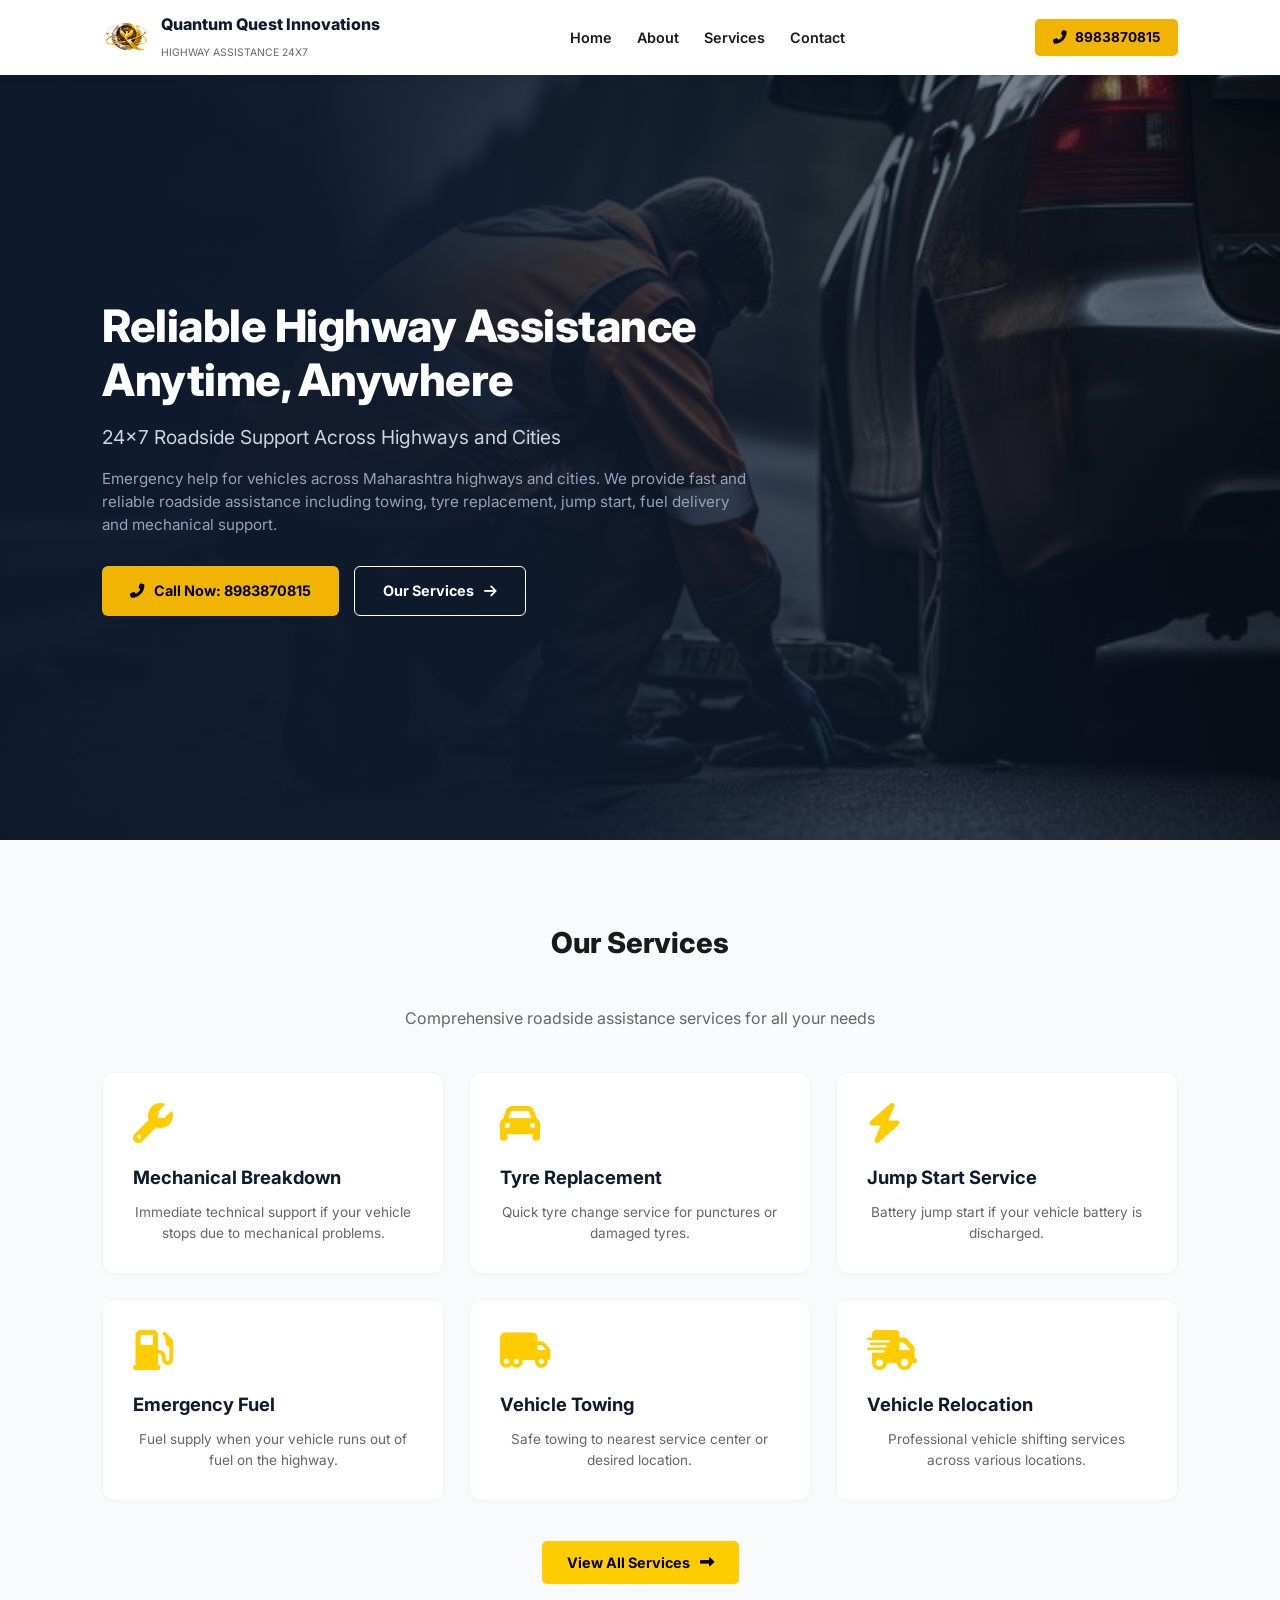
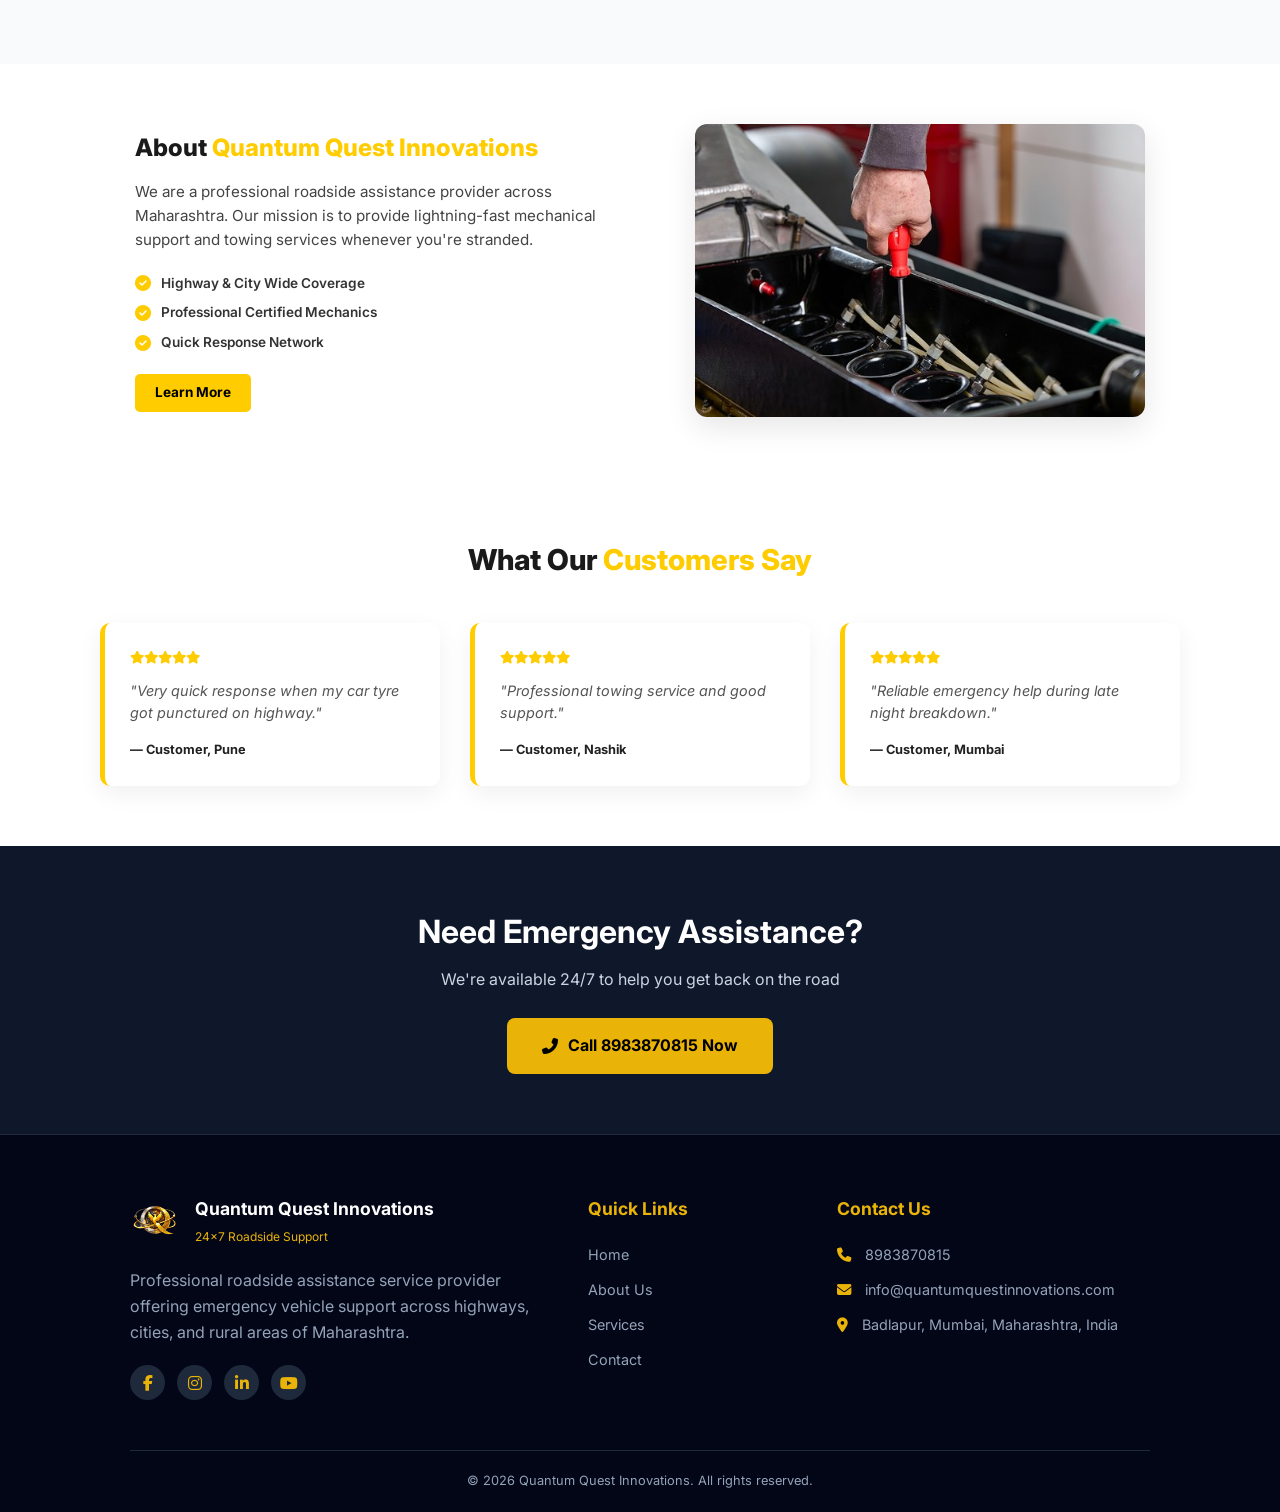
==== index.html @ 0cc2895d "first commit" ====
<!DOCTYPE html>
<html lang="en">
<head>
    <meta charset="UTF-8">
    <meta name="viewport" content="width=device-width, initial-scale=1.0">
    <title>Quantum Quest Innovations | 24/7 Highway Assistance</title>
    
    <link href="https://fonts.googleapis.com/css2?family=Inter:wght@400;600;800&display=swap" rel="stylesheet">
    
    <link rel="stylesheet" href="https://cdnjs.cloudflare.com/ajax/libs/font-awesome/6.4.2/css/all.min.css">
    
    <link rel="stylesheet" href="style.css">
</head>
<body>

    <header class="navbar" id="home">
        <div class="logo-area">
            <img src="logo.png" alt="QQI Logo" class="logo-img">
            <div class="logo-text">
                <h1>Quantum Quest Innovations</h1>
                <span>Highway Assistance 24x7</span>
            </div>
        </div>

        <nav>
            <ul class="nav-links">
                <li><a href="#home" class="active">Home</a></li>
                <li><a href="about.html">About</a></li>
                <li><a href="service.html">Services</a></li>
                <li><a href="contact.html">Contact</a></li>
            </ul>
        </nav>

        <a href="tel:8983870815" class="nav-cta">
            <i class="fas fa-phone-alt"></i> 8983870815
        </a>
    </header>

    <section class="hero">
        <div class="hero-container">
            <div class="hero-content">
                <h1 class="reveal">Reliable Highway Assistance <br><span>Anytime, Anywhere</span></h1>
                <h3 class="reveal">24×7 Roadside Support Across Highways and Cities</h3>
                <p class="reveal">Emergency help for vehicles across Maharashtra highways and cities. We provide fast and reliable roadside assistance including towing, tyre replacement, jump start, fuel delivery and mechanical support.</p>
                
                <div class="hero-btns reveal">
                    <a href="tel:8983870815" class="btn btn-yellow">
                        <i class="fas fa-phone-alt"></i> Call Now: 8983870815
                    </a>
                    <a href="service.html" class="btn btn-outline">
                        Our Services <i class="fas fa-arrow-right"></i>
                    </a>
                </div>
            </div>
        </div>
    </section>

    <section id="services" class="services">
        <div class="container">
            <div class="section-header">
                <h2>Our Services</h2>
                <p>Comprehensive roadside assistance services for all your needs</p>
            </div>

            <div class="services-grid">
                <div class="service-card">
                    <div class="icon-box"><i class="fas fa-wrench"></i></div>
                    <h3>Mechanical Breakdown</h3>
                    <p>Immediate technical support if your vehicle stops due to mechanical problems.</p>
                </div>
                <div class="service-card">
                    <div class="icon-box"><i class="fas fa-car"></i></div>
                    <h3>Tyre Replacement</h3>
                    <p>Quick tyre change service for punctures or damaged tyres.</p>
                </div>
                <div class="service-card">
                    <div class="icon-box"><i class="fas fa-bolt"></i></div>
                    <h3>Jump Start Service</h3>
                    <p>Battery jump start if your vehicle battery is discharged.</p>
                </div>
                <div class="service-card">
                    <div class="icon-box"><i class="fas fa-gas-pump"></i></div>
                    <h3>Emergency Fuel</h3>
                    <p>Fuel supply when your vehicle runs out of fuel on the highway.</p>
                </div>
                <div class="service-card">
                    <div class="icon-box"><i class="fas fa-truck-moving"></i></div>
                    <h3>Vehicle Towing</h3>
                    <p>Safe towing to nearest service center or desired location.</p>
                </div>
                <div class="service-card">
                    <div class="icon-box"><i class="fas fa-shipping-fast"></i></div>
                    <h3>Vehicle Relocation</h3>
                    <p>Professional vehicle shifting services across various locations.</p>
                </div>
            </div>

            <div class="view-more">
                <a href="service.html">View All Services <i class="fas fa-long-arrow-alt-right"></i></a>
            </div>
        </div>
    </section>






<section id="about" class="about-section">
    <div class="container about-container">
        <div class="about-wrapper">
            
            <div class="about-content">
                <h2 class="about-h2">About <span class="yellow">Quantum Quest Innovations</span></h2>
                
                <p class="about-p">
                    We are a professional roadside assistance provider across Maharashtra. Our mission is to provide lightning-fast mechanical support and towing services whenever you're stranded.
                </p>

                <ul class="about-list">
                    <li><i class="fas fa-check-circle"></i> Highway & City Wide Coverage</li>
                    <li><i class="fas fa-check-circle"></i> Professional Certified Mechanics</li>
                    <li><i class="fas fa-check-circle"></i> Quick Response Network</li>
                </ul>

                <a href="tel:8983870815" class="btn-about">Learn More</a>
            </div>

            <div class="about-image-box">
                <img src="mechanic.jpg" alt="Professional Mechanic Support">
            </div>

        </div>
    </div>
</section>






<section id="testimonials" class="testimonials">
    <div class="custom-container">
        <div class="section-header">
            <h2>What Our <span class="yellow-text">Customers Say</span></h2>
        </div>

        <div class="testimonial-grid">
            <div class="testimonial-card reveal">
                <div class="stars">
                    <i class="fas fa-star"></i><i class="fas fa-star"></i><i class="fas fa-star"></i><i class="fas fa-star"></i><i class="fas fa-star"></i>
                </div>
                <p>"Very quick response when my car tyre got punctured on highway."</p>
                <span class="customer-name">— Customer, Pune</span>
            </div>

            <div class="testimonial-card reveal">
                <div class="stars">
                    <i class="fas fa-star"></i><i class="fas fa-star"></i><i class="fas fa-star"></i><i class="fas fa-star"></i><i class="fas fa-star"></i>
                </div>
                <p>"Professional towing service and good support."</p>
                <span class="customer-name">— Customer, Nashik</span>
            </div>

            <div class="testimonial-card reveal">
                <div class="stars">
                    <i class="fas fa-star"></i><i class="fas fa-star"></i><i class="fas fa-star"></i><i class="fas fa-star"></i><i class="fas fa-star"></i>
                </div>
                <p>"Reliable emergency help during late night breakdown."</p>
                <span class="customer-name">— Customer, Mumbai</span>
            </div>
        </div>
    </div>
</section>









<section class="cta-section">
    <div class="cta-container">
        <h2>Need Emergency Assistance?</h2>
        <p>We're available 24/7 to help you get back on the road</p>
        <a href="tel:8983870815" class="cta-button">
            <i class="fas fa-phone-alt"></i> Call 8983870815 Now
        </a>
    </div>
</section>

<footer class="footer">
    <div class="footer-container">
        <div class="footer-grid">
            
            <div class="footer-col info">
                <div class="footer-logo">
                    <img src="logo.png" alt="Logo" style="width: 50px; height: auto;">
<div>
    <h3>Quantum Quest Innovations</h3>
    <span>24x7 Roadside Support</span>
</div>
                </div>
                <p>Professional roadside assistance service provider offering emergency vehicle support across highways, cities, and rural areas of Maharashtra.</p>
                <div class="social-links">
                    <a href="#"><i class="fab fa-facebook-f"></i></a>
                    <a href="#"><i class="fab fa-instagram"></i></a>
                    <a href="#"><i class="fab fa-linkedin-in"></i></a>
                    <a href="#"><i class="fab fa-youtube"></i></a>
                </div>
            </div>

            <div class="footer-col">
                <h4>Quick Links</h4>
                <ul class="footer-links">
                    <li><a href="index.html">Home</a></li>
                    <li><a href="about.html">About Us</a></li>
                    <li><a href="service.html">Services</a></li>
                    <li><a href="contact.html">Contact</a></li>
                </ul>
            </div>

            <div class="footer-col">
                <h4>Contact Us</h4>
                <ul class="contact-details">
                    <li><i class="fas fa-phone"></i> 8983870815</li>
                    <li><i class="fas fa-envelope"></i> info@quantumquestinnovations.com</li>
                    <li><i class="fas fa-map-marker-alt"></i> Badlapur, Mumbai, Maharashtra, India</li>
                </ul>
            </div>

        </div>
        
        <div class="footer-bottom">
            <p>&copy; 2026 Quantum Quest Innovations. All rights reserved.</p>
        </div>
    </div>
</footer>
























    

    <script src="script.js"></script>
</body>
</html>
---- style.css ----
/* =========================================
   1. GLOBAL & THEME VARIABLES
   ========================================= */
:root {
    --primary-yellow: #f1b400;
    --dark-bg: #0e1a2d;
    --text-main: #1a1a1a;
    --text-muted: #666666;
    --white: #ffffff;
    --transition-smooth: all 0.4s cubic-bezier(0.165, 0.84, 0.44, 1);
}

* {
    margin: 0;
    padding: 0;
    box-sizing: border-box;
    font-family: 'Inter', 'Segoe UI', sans-serif;
}

body {
    background-color: var(--white);
    color: var(--text-main);
    line-height: 1.6;
}

/* =========================================
   2. NAVIGATION BAR
   ========================================= */
.navbar {
    display: flex;
    justify-content: space-between;
    align-items: center;
    padding: 12px 8%;
    background: var(--white);
    position: sticky;
    top: 0;
    z-index: 1000;
    box-shadow: 0 2px 10px rgba(0,0,0,0.05);
}

.logo-area { display: flex; align-items: center; gap: 10px; }
.logo-img { height: 38px; }
.logo-text h1 { font-size: 1rem; font-weight: 800; color: var(--dark-bg); }
.logo-text span { font-size: 0.65rem; color: var(--text-muted); text-transform: uppercase; }

.nav-links { display: flex; list-style: none; gap: 25px; }
.nav-links a { text-decoration: none; color: var(--text-main); font-weight: 600; font-size: 0.9rem; }

.nav-cta {
    background: var(--primary-yellow);
    color: #000;
    padding: 8px 18px;
    border-radius: 5px;
    text-decoration: none;
    font-weight: 700;
    font-size: 0.85rem;
    display: flex;
    align-items: center;
    gap: 8px;
}

/* =========================================
   3. HERO SECTION (Balanced Text Sizes)
   ========================================= */
.hero {
    height: 85vh;
    width: 100%;
    display: flex;
    align-items: center;
    padding: 0 8%;
    background: linear-gradient(75deg, rgba(14, 26, 45, 0.98) 35%, rgba(14, 26, 45, 0.4) 100%), 
                url('highway.png'); 
    background-size: cover;
    background-position: center;
    color: var(--white);
}

.hero-content { max-width: 650px; }

/* Fixed Huge Text Size */
.hero-content h1 {
    font-size: 2.8rem; /* Pehle 3.8rem tha, ab chota kar diya */
    font-weight: 800;
    line-height: 1.2;
    margin-bottom: 15px;
    letter-spacing: -0.5px;
}

.hero-content h3 {
    font-size: 1.2rem; /* Balanced subtitle */
    font-weight: 400;
    color: #cbd5e1;
    margin-bottom: 15px;
}

.hero-content p {
    font-size: 0.95rem;
    color: #94a3b8;
    margin-bottom: 30px;
    line-height: 1.5;
}

/* Button Layout Fix */
.hero-btns { display: flex; gap: 15px; }

.btn {
    padding: 12px 28px; /* Slightly smaller buttons */
    border-radius: 6px;
    text-decoration: none;
    font-weight: 700;
    font-size: 0.9rem;
    display: inline-flex;
    align-items: center;
    gap: 10px;
    transition: var(--transition-smooth);
}

.btn-yellow { background-color: var(--primary-yellow); color: #000; }
.btn-outline { border: 1.5px solid var(--white); color: var(--white); }

.btn:hover { transform: translateY(-3px); box-shadow: 0 8px 20px rgba(0,0,0,0.2); }

/* =========================================
   4. SERVICES SECTION
   ========================================= */
.services { padding: 80px 8%; background-color: #f8fafc; }

.section-header h2 { font-size: 2rem; font-weight: 800; margin-bottom: 10px; text-align: center; }
.section-header p { color: var(--text-muted); font-size: 1rem; text-align: center; margin-bottom: 40px; }

.services-grid {
    display: grid;
    grid-template-columns: repeat(auto-fit, minmax(300px, 1fr));
    gap: 25px;
}

.service-card {
    background: var(--white);
    padding: 30px;
    border-radius: 10px;
    border: 1px solid #e2e8f0;
    display: flex;
    flex-direction: column;
    align-items: flex-start;
    text-align: left;
    transition: var(--transition-smooth);
}

.icon-box {
    font-size: 1.4rem;
    color: var(--primary-yellow);
    margin-bottom: 15px;
}

.service-card h3 { font-size: 1.15rem; margin-bottom: 10px; color: var(--dark-bg); }
.service-card p { color: var(--text-muted); font-size: 0.85rem; line-height: 1.5; }

/* =========================================
   5. RESPONSIVE
   ========================================= */
@media (max-width: 768px) {
    .hero-content h1 { font-size: 2rem; }
    .hero-content h3 { font-size: 1rem; }
    .nav-links { display: none; }
}







/* --- View All Services Button (Centered & Yellow) --- */
.view-all {
    margin-top: 50px;
    display: flex;
    justify-content: center; /* This moves it to the middle */
    align-items: center;
}

.view-all a {
    text-decoration: none;
    color: var(--primary-yellow); /* Yellow Color */
    font-weight: 700;
    font-size: 1.1rem;
    display: inline-flex;
    align-items: center;
    gap: 10px;
    padding: 10px 20px;
    border: 2px solid transparent;
    transition: var(--transition-smooth);
}

.view-all a i {
    transition: transform 0.3s ease;
}

/* Hover Effect */
.view-all a:hover {
    color: #e5aa00; /* Slightly darker yellow on hover */
}

.view-all a:hover i {
    transform: translateX(8px); /* Arrow moves slightly to the right */
}


















/* Section Base */
.about-section {
    padding: 50px 0;
    background-color: #ffffff;
    width: 100%;
}

/* Isse pura content screen ke beech mein aayega */
.about-container {
    max-width: 1000px; /* Width thodi kam rakhi hai taaki faila hua na lage */
    margin: 0 auto;
    padding: 0 20px;
}

.about-wrapper {
    display: flex;
    align-items: center;
    justify-content: space-between;
    gap: 40px;
}

/* Text Styling (STRICTLY LEFT ALIGNED) */
.about-content {
    flex: 1;
    text-align: left; /* Text left se shuru hoga */
}

.about-h2 {
    font-size: 1.5rem; /* Small & Professional font */
    font-weight: 800;
    color: #1a1a1a;
    margin-bottom: 12px;
}

.yellow {
    color: #ffcc00;
}

.about-p {
    font-size: 0.9rem; /* Compact size */
    color: #555;
    line-height: 1.5;
    margin-bottom: 15px;
}

/* List Styling */
.about-list {
    list-style: none;
    padding: 0;
    margin-bottom: 20px;
}

.about-list li {
    font-size: 0.85rem;
    font-weight: 600;
    color: #333;
    display: flex;
    align-items: center;
    gap: 10px;
    margin-bottom: 8px;
    text-align: left; /* List items bhi left mein rahenge */
}

.about-list i {
    color: #ffcc00;
    font-size: 1rem;
}

/* Small Compact Button */
.btn-about {
    display: inline-block;
    background: #ffcc00;
    color: #000;
    padding: 8px 20px;
    border-radius: 5px;
    text-decoration: none;
    font-weight: 700;
    font-size: 0.85rem;
    transition: 0.3s;
}

/* Image Styling */
.about-image {
    flex: 1;
    display: flex;
    justify-content: flex-end; /* Image ko right side mein push karega */
}

.about-image img {
    width: 100%;
    max-width: 380px; /* Image zyada badi nahi hogi */
    max-height: 250px;
    object-fit: cover;
    border-radius: 10px;
    box-shadow: 0 5px 15px rgba(0,0,0,0.08);
}

/* Mobile Responsive */
@media (max-width: 768px) {
    .about-wrapper {
        flex-direction: column;
        text-align: left; /* Mobile par bhi left hi rahega */
    }
    
    .about-image {
        justify-content: center; /* Mobile par image center mein acchi lagti hai */
    }
}






/* About Section Base */
.about-section {
    padding: 60px 0;
    background-color: #ffffff; /* Background white rakha hai */
    display: flex;
    justify-content: center; /* Pura content screen ke beech mein laane ke liye */
}

/* Container to keep content tight in the middle */
.about-container {
    max-width: 1050px; 
    width: 100%;
    padding: 0 20px;
}

/* Flex row for side-by-side layout */
.about-flex-row {
    display: flex;
    align-items: center;
    justify-content: space-between;
    gap: 40px; /* Text aur Image ke beech ki jagah */
}

/* Left Content - Strictly Left Aligned */
.about-text-content {
    flex: 1;
    text-align: left;
}

.about-title {
    font-size: 1.8rem; /* Professional small size */
    font-weight: 800;
    color: #1a1a1a;
    margin-bottom: 15px;
}

.yellow-text {
    color: #ffcc00;
}

.about-p {
    font-size: 0.95rem;
    color: #444;
    line-height: 1.6;
    margin-bottom: 20px;
}

/* List Style */
.about-features {
    list-style: none;
    padding: 0;
    margin-bottom: 25px;
}

.about-features li {
    font-size: 0.9rem;
    font-weight: 600;
    color: #333;
    display: flex;
    align-items: center;
    gap: 10px;
    margin-bottom: 10px;
}

.about-features i {
    color: #ffcc00; /* Yellow check icons */
    font-size: 1.1rem;
}

/* Learn More Button */
.about-btn {
    display: inline-block;
    background-color: #ffcc00;
    color: #000;
    padding: 10px 25px;
    border-radius: 6px;
    text-decoration: none;
    font-weight: 700;
    font-size: 0.9rem;
    transition: 0.3s ease;
}

.about-btn:hover {
    background-color: #e6b800;
    transform: translateY(-2px);
}

/* Right Side Image Styling */
.about-image-box {
    flex: 1;
    display: flex;
    justify-content: flex-end;
}

.about-image-box img {
    width: 100%;
    max-width: 450px; /* Image size control mein */
    height: auto;
    border-radius: 12px; /* Rounded corners like your screenshot */
    box-shadow: 0 10px 30px rgba(0,0,0,0.1);
}

/* Mobile Responsive */
@media (max-width: 768px) {
    .about-flex-row {
        flex-direction: column; /* Phone par ek ke niche ek */
        text-align: left;
    }
    
    .about-image-box {
        order: -1; /* Phone par image pehle dikhegi */
        justify-content: center;
    }
}













/* Cards ko interactive banane ke liye */
.service-card {
    background: #fff;
    padding: 30px;
    border-radius: 10px;
    text-align: center;
    box-shadow: 0 5px 15px rgba(0,0,0,0.05);
    
    /* YEH ZAROORI HAI: Animation smooth karne ke liye */
    transition: all 0.4s cubic-bezier(0.175, 0.885, 0.32, 1.275);
    cursor: pointer;
    border: 1px solid transparent;
}

/* Jab mouse card ke upar jaye (Hover Effect) */
.service-card:hover {
    transform: translateY(-12px); /* Card upar uthega */
    box-shadow: 0 15px 30px rgba(0,0,0,0.1); /* Shadow gehri hogi */
    border-color: #ffcc00; /* Border yellow ho jayegi */
}

/* Icon Box ki animation */
.icon-box i {
    font-size: 2.5rem;
    color: #ffcc00;
    transition: transform 0.5s ease;
}

.service-card:hover .icon-box i {
    transform: rotateY(360deg); /* Icon gol ghumega */
}

/* View More Button Animation */
.view-more a {
    display: inline-block;
    transition: all 0.3s ease;
}

.view-more a:hover {
    letter-spacing: 1px; /* Text thoda failega */
    color: #ffcc00;
}

.view-more a:hover i {
    transform: translateX(8px); /* Arrow thoda aage jayega */
}








.hide-card { opacity: 0; transform: translateY(30px); transition: all 0.6s ease-out; }
.show-card { opacity: 1; transform: translateY(0); }










/* Container ko target karo */
.view-more {
    display: flex;            /* Flexbox use karein */
    justify-content: center;   /* Horizontal center karne ke liye */
    margin-top: 40px;          /* Cards aur button ke beech thodi jagah */
    width: 100%;               /* Pura area cover karne ke liye */
}

/* Button ki styling (optional agar pehle se nahi ki hai) */
.view-more a {
    background-color: #ffcc00; /* Yellow color */
    color: #000;               /* Black text */
    padding: 10px 25px;
    border-radius: 5px;
    text-decoration: none;
    font-weight: 700;
    font-size: 0.9rem;
    display: inline-flex;
    align-items: center;
    gap: 10px;                 /* Text aur arrow ke beech space */
    transition: 0.3s ease;     /* Animation smooth karne ke liye */
}

/* Hover effect taaki button "live" lage */
.view-more a:hover {
    background-color: #e6b800;
    transform: scale(1.05);    /* Thoda bada hoga hover par */
}

.view-more a i {
    transition: transform 0.3s ease;
}

.view-more a:hover i {
    transform: translateX(5px); /* Arrow thoda aage khisakega */
}











/* Container with more side padding */
.custom-container {
    max-width: 1200px;
    margin: 0 auto;
    padding: 0 60px; /* Isse left aur right side se acchi space milegi */
}

.testimonials {
    padding: 60px 0;
    background-color: #ffffff;
}

.section-header h2 {
    font-size: 1.8rem;
    font-weight: 800;
    margin-bottom: 40px;
    text-align: center;
}

.yellow-text {
    color: #ffcc00;
}

/* Grid Layout */
.testimonial-grid {
    display: grid;
    grid-template-columns: repeat(auto-fit, minmax(280px, 1fr));
    gap: 30px;
}

/* Card Styling */
.testimonial-card {
    background: #fff;
    padding: 25px;
    border-radius: 10px;
    border-left: 5px solid #ffcc00;
    box-shadow: 0 8px 25px rgba(0,0,0,0.06);
    transition: all 0.3s ease-in-out;
}

/* Animation on Hover */
.testimonial-card:hover {
    transform: translateY(-8px);
    box-shadow: 0 12px 30px rgba(0,0,0,0.1);
}

.stars {
    color: #ffcc00;
    font-size: 0.8rem;
    margin-bottom: 12px;
}

.testimonial-card p {
    font-size: 0.9rem;
    color: #555;
    line-height: 1.5;
    font-style: italic;
    margin-bottom: 12px;
}

.customer-name {
    font-size: 0.8rem;
    font-weight: 700;
    color: #222;
}

/* Mobile Responsive Padding Adjustment */
@media (max-width: 768px) {
    .custom-container {
        padding: 0 25px; /* Mobile par padding thodi kam taaki cards bade dikhe */
    }
}











:root {
    --gold: #d4af37;
    --navy: #101828;
    --border-ultra-light: #f2f4f7;
    --text-regular: #475467;
}

/* Background ko halka sa off-white rakha hai smooth look ke liye */
body { background-color: #fcfcfd; }

.service-main-grid {
    display: grid;
    grid-template-columns: repeat(auto-fit, minmax(320px, 1fr));
    gap: 20px;
}

.service-card {
    background: #ffffff;
    border: 1px solid var(--border-ultra-light);
    border-radius: 12px;
    transition: all 0.5s cubic-bezier(0.4, 0, 0.2, 1);
    box-shadow: 0 2px 4px rgba(0,0,0,0.02);
}

/* Hover par subtle shadow, koi heavy glow nahi */
.service-card:hover {
    transform: translateY(-4px);
    border-color: #e4e7ec;
    box-shadow: 0 10px 20px rgba(0,0,0,0.04);
}

.card-content { padding: 24px; }

.icon-header { display: flex; align-items: flex-start; gap: 16px; margin-bottom: 18px; }

.icon-minimal {
    font-size: 1.2rem;
    opacity: 0.8;
}

/* Headings ko Clean aur Sharp rakha hai */
.title-text h3 { 
    font-size: 1rem; 
    color: var(--navy); 
    font-weight: 600; /* Semi-bold for clarity */
    letter-spacing: -0.01em;
}

.title-text p { 
    font-size: 0.8rem; 
    color: #667085; 
    font-weight: 400; /* Regular weight */
    margin-top: 2px;
}

/* List Items - Removed BOLD weights */
.feature-list { list-style: none; padding-top: 10px; border-top: 1px solid #f9fafb; }

.feature-list li {
    font-size: 0.85rem; 
    font-weight: 400; /* Strictly NOT bold */
    color: var(--text-regular);
    margin-bottom: 12px;
    display: flex;
    align-items: center;
    gap: 12px;
}

/* Thin Custom Checkmark */
.thin-check {
    width: 6px;
    height: 6px;
    border-radius: 50%;
    background-color: var(--gold);
    flex-shrink: 0;
}

/* Smooth Reveal Animation */
.reveal {
    opacity: 0;
    transform: translateY(15px);
    transition: opacity 0.8s ease, transform 0.8s ease;
}

.reveal.active {
    opacity: 1;
    transform: translateY(0);
}









.how-it-works { padding: 80px 20px; }
.sub-text { color: #667085; margin-bottom: 50px; font-size: 0.9rem; }

.steps-grid {
    display: grid;
    grid-template-columns: repeat(3, 1fr);
    gap: 40px;
    text-align: center;
}

.step-number {
    width: 50px;
    height: 50px;
    border-radius: 50%;
    display: flex;
    align-items: center;
    justify-content: center;
    margin: 0 auto 20px;
    color: #fff;
    font-weight: 700;
    font-size: 1.2rem;
}

.gold-bg { background-color: #d4af37; }
.blue-bg { background-color: #53b1fd; }

.step-item h4 { font-size: 1.1rem; margin-bottom: 10px; color: #101828; }
.step-item p { font-size: 0.85rem; color: #475467; line-height: 1.6; font-weight: 400; }












/* CTA Section Styling */
.cta-section {
    background-color: #0f172a; /* Dark Blue/Black */
    padding: 60px 20px;
    text-align: center;
    color: white;
}

.cta-container h2 {
    font-size: 2rem;
    margin-bottom: 10px;
}

.cta-container p {
    font-size: 1rem;
    color: #cbd5e1;
    margin-bottom: 25px;
}

.cta-button {
    background-color: #eab308; /* Premium Yellow */
    color: #000;
    padding: 15px 35px;
    border-radius: 8px;
    text-decoration: none;
    font-weight: 700;
    display: inline-flex;
    align-items: center;
    gap: 10px;
    transition: all 0.3s ease;
}

.cta-button:hover {
    background-color: #ca8a04;
    transform: scale(1.05);
}

/* Footer Styling */
.footer {
    background-color: #020617; /* Deeper Dark */
    color: #94a3b8;
    padding: 60px 0 20px;
    border-top: 1px solid #1e293b;
}

.footer-container {
    max-width: 1100px;
    margin: 0 auto;
    padding: 0 40px; /* Padding for side space */
}

.footer-grid {
    display: grid;
    grid-template-columns: 2fr 1fr 1.5fr;
    gap: 40px;
}

.footer-logo {
    display: flex;
    align-items: center;
    gap: 15px;
    margin-bottom: 20px;
    color: white;
}

.footer-logo h3 {
    font-size: 1.1rem;
    margin: 0;
}

.footer-logo span {
    font-size: 0.75rem;
    color: #eab308;
}

.footer-col h4 {
    color: #eab308;
    margin-bottom: 20px;
    font-size: 1.1rem;
}

.footer-links, .contact-details {
    list-style: none;
    padding: 0;
}

.footer-links li, .contact-details li {
    margin-bottom: 12px;
    font-size: 0.9rem;
}

.footer-links a {
    color: inherit;
    text-decoration: none;
    transition: 0.3s;
}

.footer-links a:hover {
    color: white;
    padding-left: 5px;
}

.contact-details i {
    color: #eab308;
    margin-right: 10px;
}

/* Social Icons Animation */
.social-links {
    display: flex;
    gap: 12px;
    margin-top: 20px;
}

.social-links a {
    width: 35px;
    height: 35px;
    background: #1e293b;
    border-radius: 50%;
    display: flex;
    align-items: center;
    justify-content: center;
    color: #eab308;
    transition: 0.4s;
    text-decoration: none;
}

.social-links a:hover {
    background: #eab308;
    color: #000;
    transform: rotate(360deg);
}

.footer-bottom {
    text-align: center;
    margin-top: 50px;
    padding-top: 20px;
    border-top: 1px solid #1e293b;
    font-size: 0.8rem;
}

/* Responsive */
@media (max-width: 768px) {
    .footer-grid { grid-template-columns: 1fr; gap: 30px; }
    .footer-container { padding: 0 25px; }
}
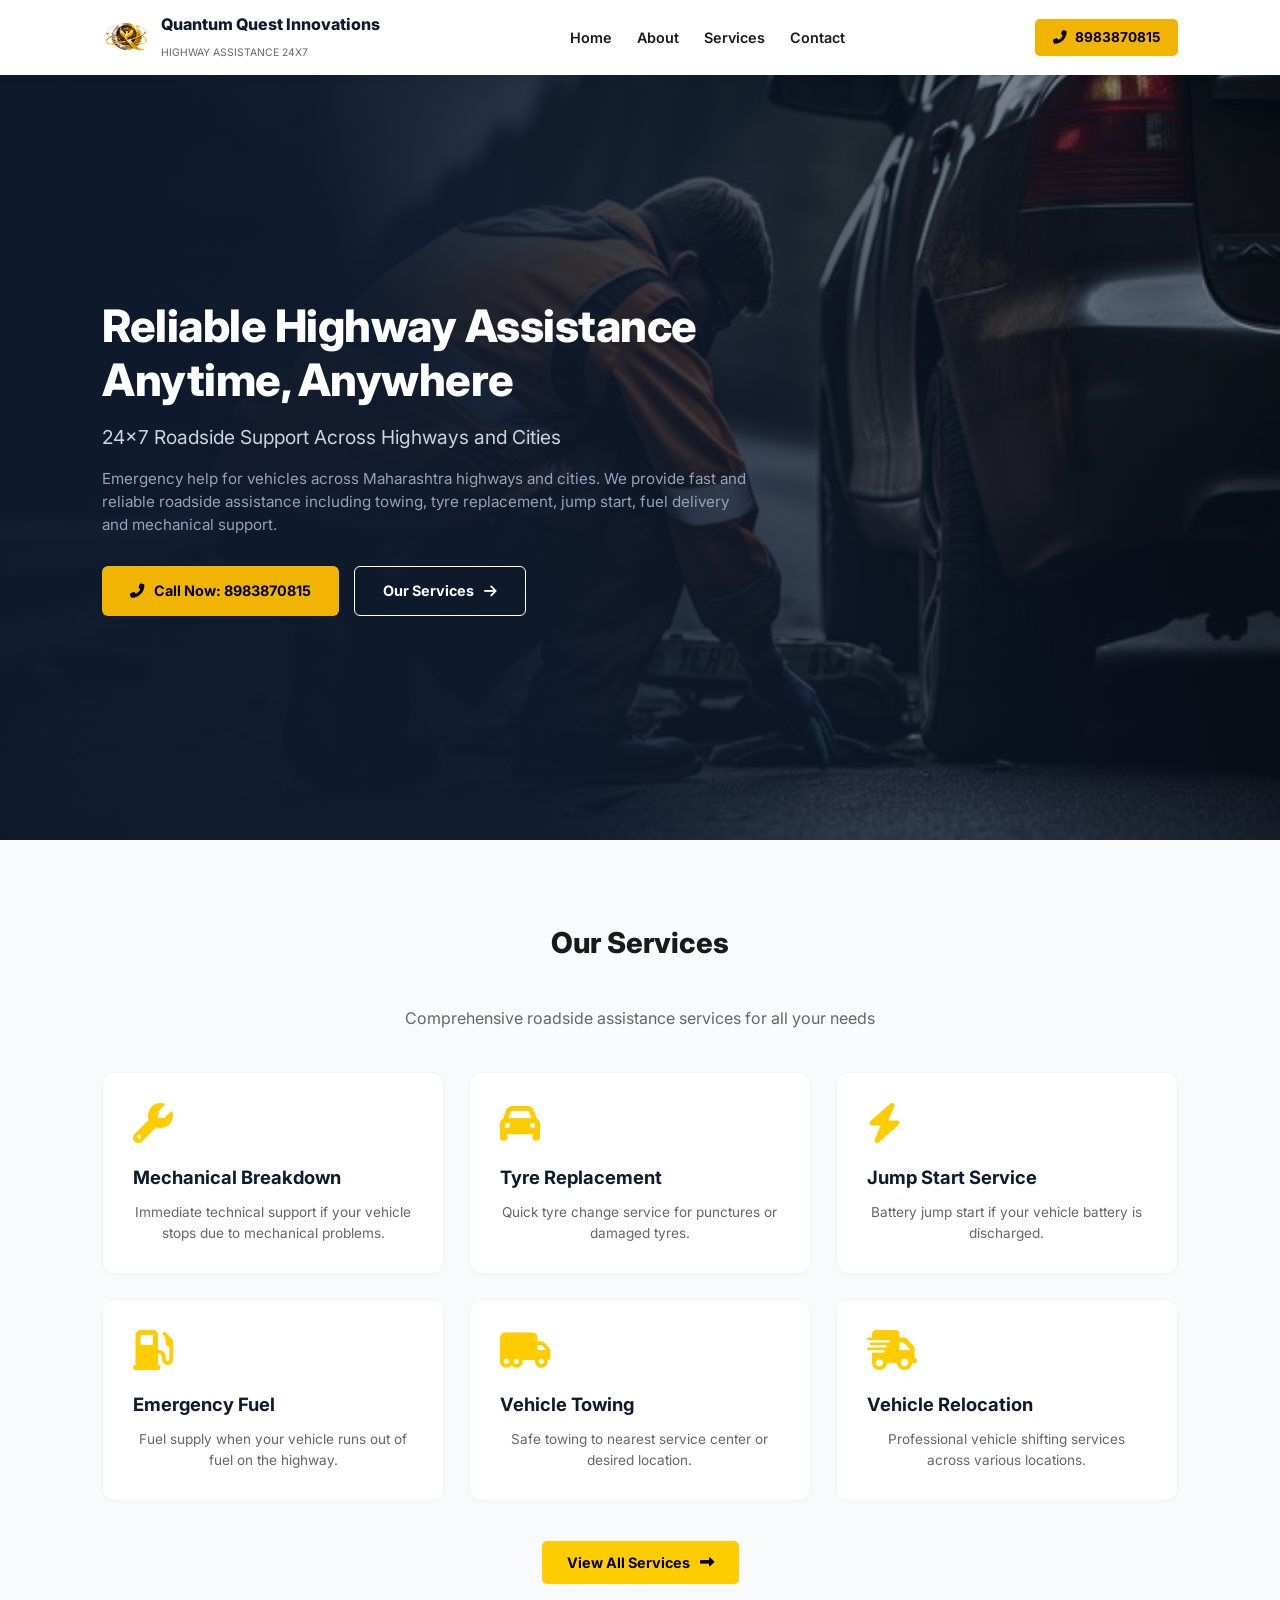
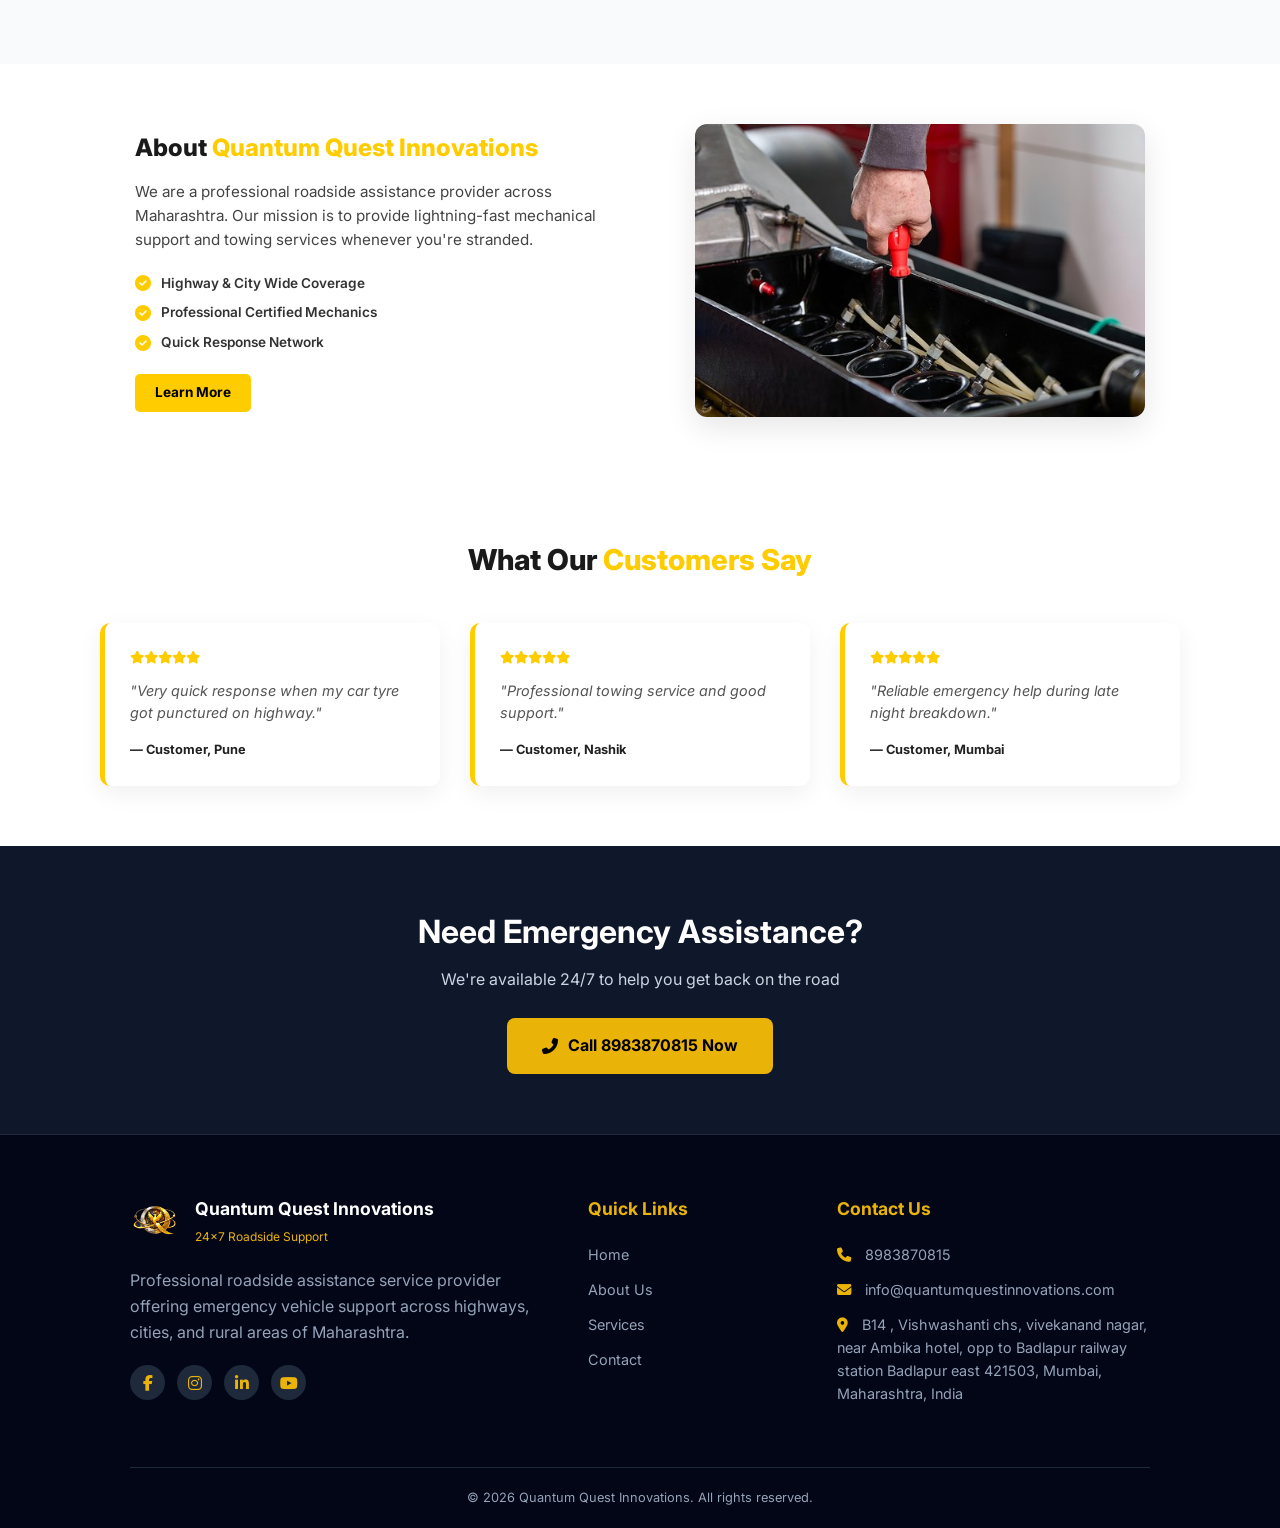
==== commit 767dc34b: "first commit" ====
--- a/index.html
+++ b/index.html
@@ -227,7 +227,7 @@
                 <ul class="contact-details">
                     <li><i class="fas fa-phone"></i> 8983870815</li>
                     <li><i class="fas fa-envelope"></i> info@quantumquestinnovations.com</li>
-                    <li><i class="fas fa-map-marker-alt"></i> Badlapur, Mumbai, Maharashtra, India</li>
+                    <li><i class="fas fa-map-marker-alt"></i> B14 , Vishwashanti chs, vivekanand nagar, near Ambika hotel, opp to Badlapur railway station Badlapur east 421503, Mumbai, Maharashtra, India</li>
                 </ul>
             </div>
 
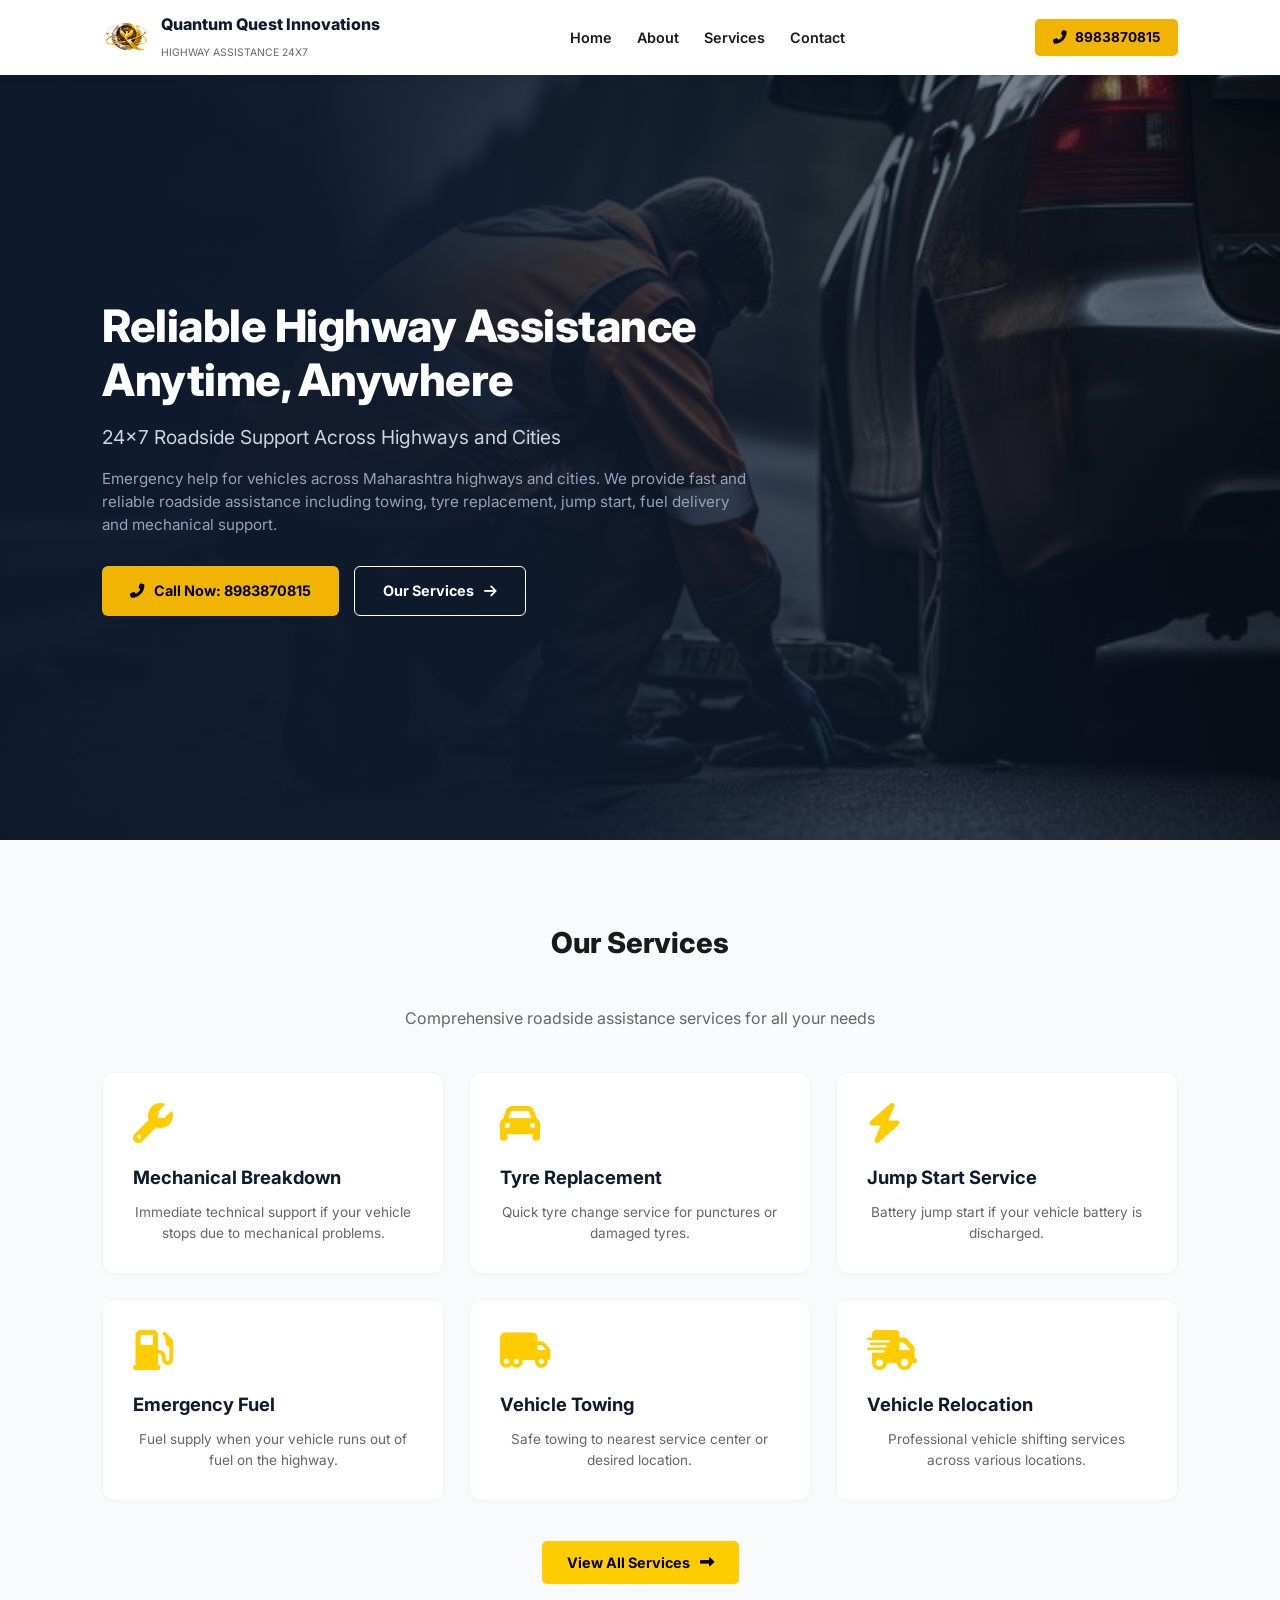
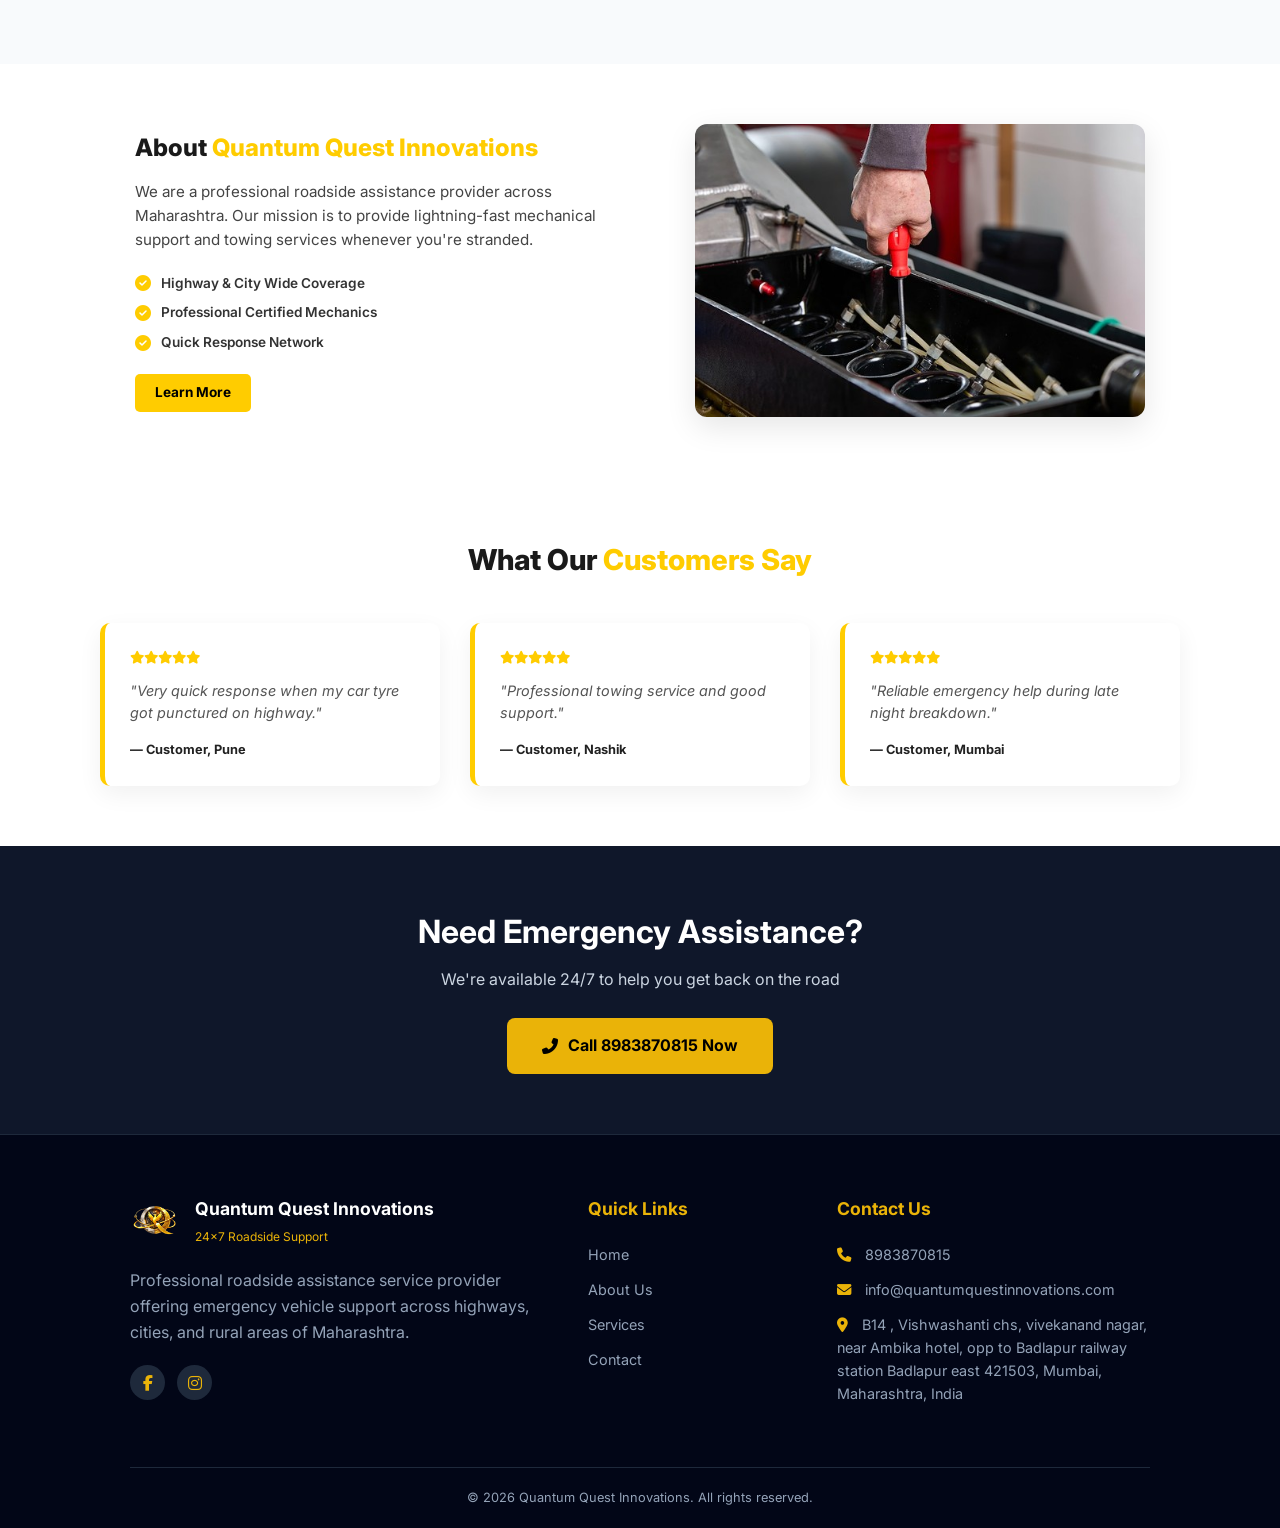
==== commit d5a974fc: "first commit" ====
--- a/index.html
+++ b/index.html
@@ -205,10 +205,9 @@
                 </div>
                 <p>Professional roadside assistance service provider offering emergency vehicle support across highways, cities, and rural areas of Maharashtra.</p>
                 <div class="social-links">
-                    <a href="#"><i class="fab fa-facebook-f"></i></a>
-                    <a href="#"><i class="fab fa-instagram"></i></a>
-                    <a href="#"><i class="fab fa-linkedin-in"></i></a>
-                    <a href="#"><i class="fab fa-youtube"></i></a>
+                    <a href="https://www.facebook.com/share/188vE2oDXw/"><i class="fab fa-facebook-f"></i></a>
+                    <a href="https://www.instagram.com/quantumquest_b2b_b2c?igsh=MWx0b295dmZoZ2YwZQ=="><i class="fab fa-instagram"></i></a>
+                    
                 </div>
             </div>
 
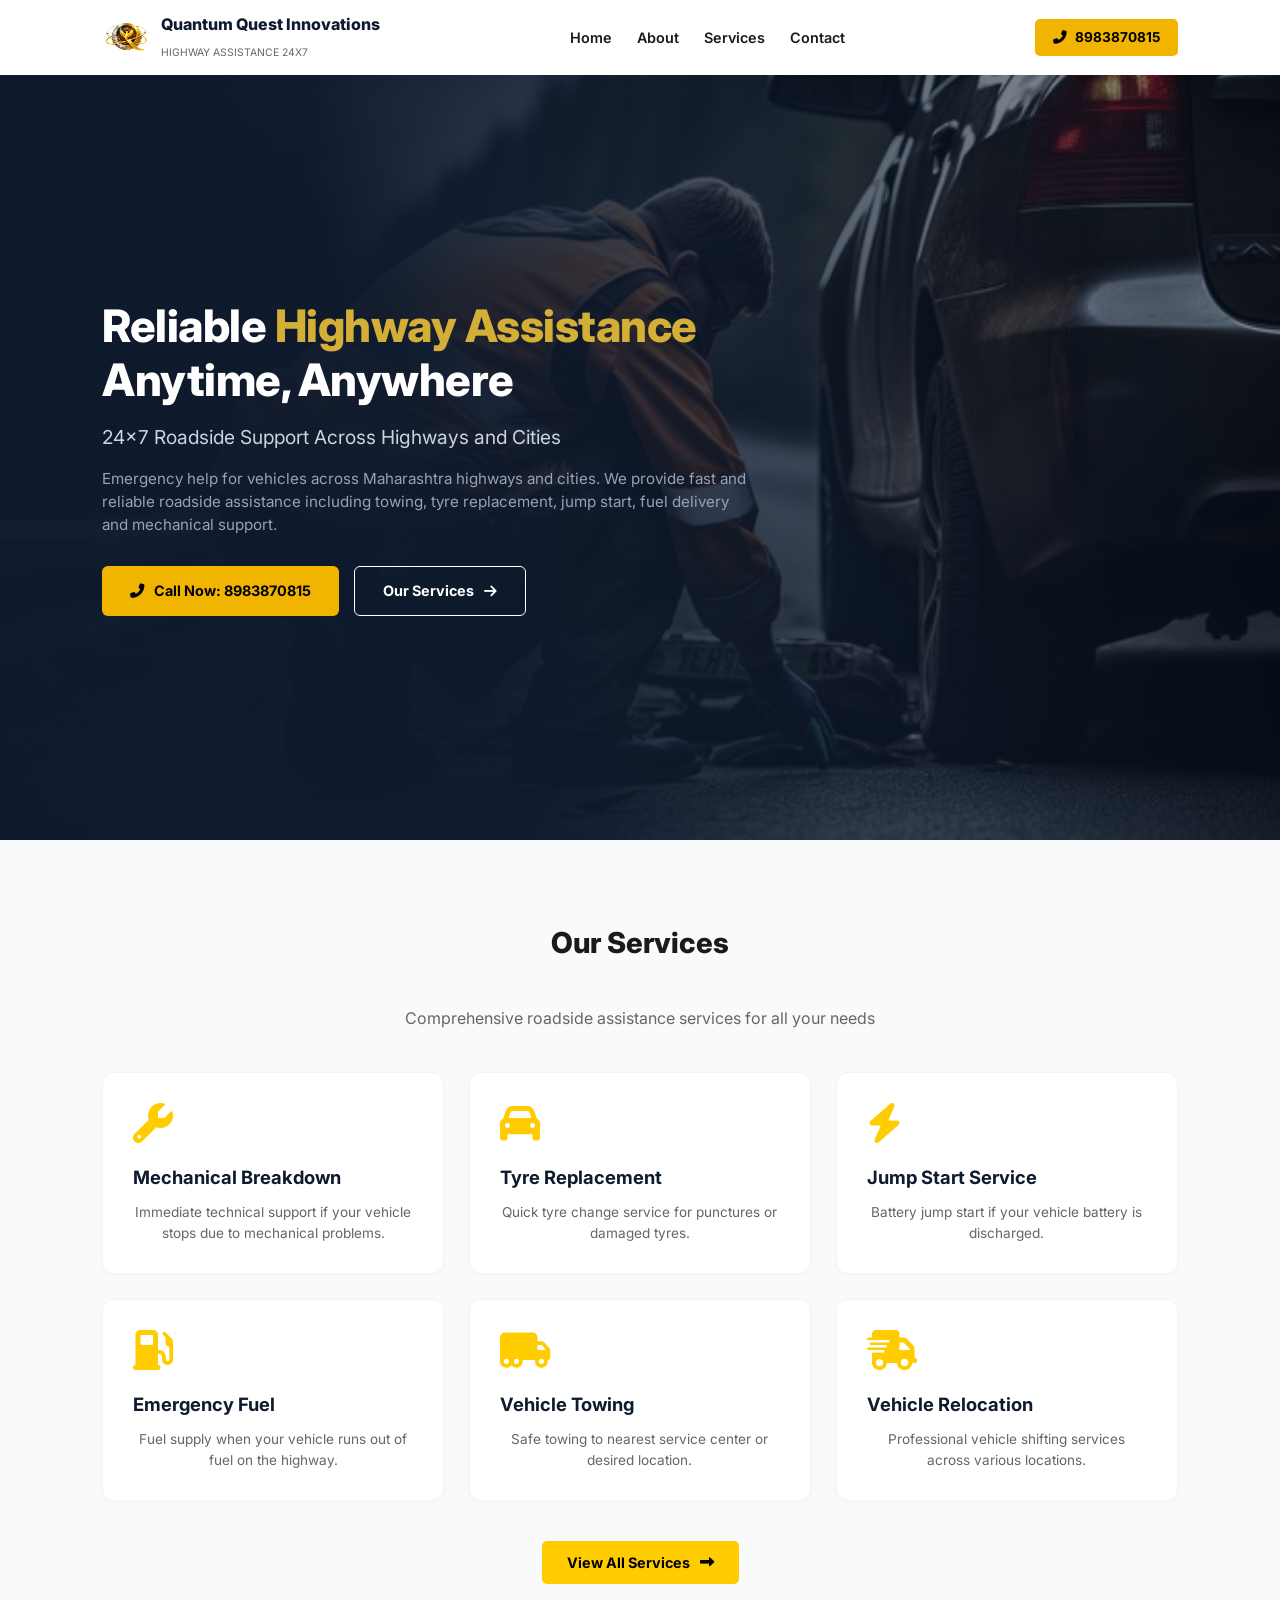
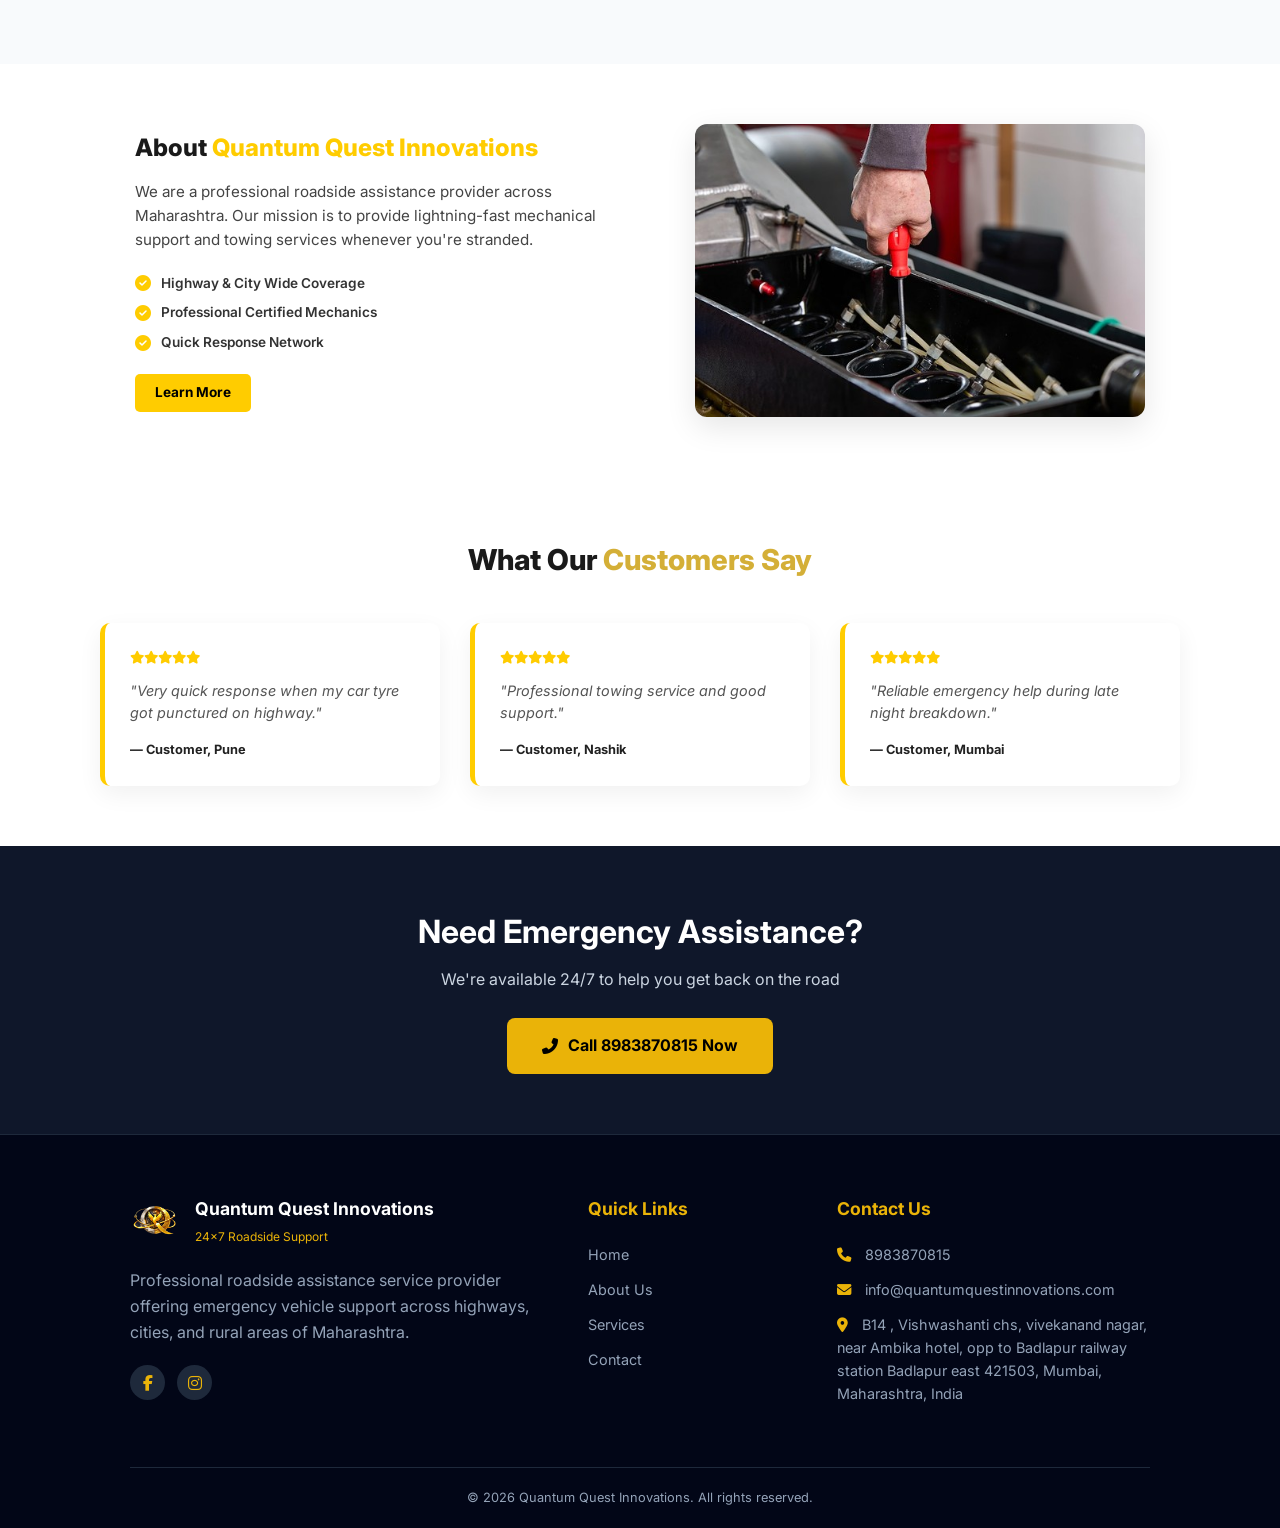
==== commit 697f199d: "first commit" ====
--- a/index.html
+++ b/index.html
@@ -39,7 +39,10 @@
     <section class="hero">
         <div class="hero-container">
             <div class="hero-content">
-                <h1 class="reveal">Reliable Highway Assistance <br><span>Anytime, Anywhere</span></h1>
+               <h1 class="reveal">
+    Reliable <span class="yellow-text">Highway Assistance</span> <br>
+    <span>Anytime, Anywhere</span>
+</h1>
                 <h3 class="reveal">24×7 Roadside Support Across Highways and Cities</h3>
                 <p class="reveal">Emergency help for vehicles across Maharashtra highways and cities. We provide fast and reliable roadside assistance including towing, tyre replacement, jump start, fuel delivery and mechanical support.</p>
                 
--- a/style.css
+++ b/style.css
@@ -940,4 +940,22 @@
 @media (max-width: 768px) {
     .footer-grid { grid-template-columns: 1fr; gap: 30px; }
     .footer-container { padding: 0 25px; }
-}+}
+
+
+
+
+
+
+
+
+
+
+
+.yellow-text {
+    color: #d4af37; /* Aapka branding gold/yellow color */
+    display: inline-block; /* Animation smooth rakhne ke liye */
+}
+
+/* Agar aapko bright yellow chahiye toh ye use karein: */
+/* .yellow-text { color: #ffcc00; } */
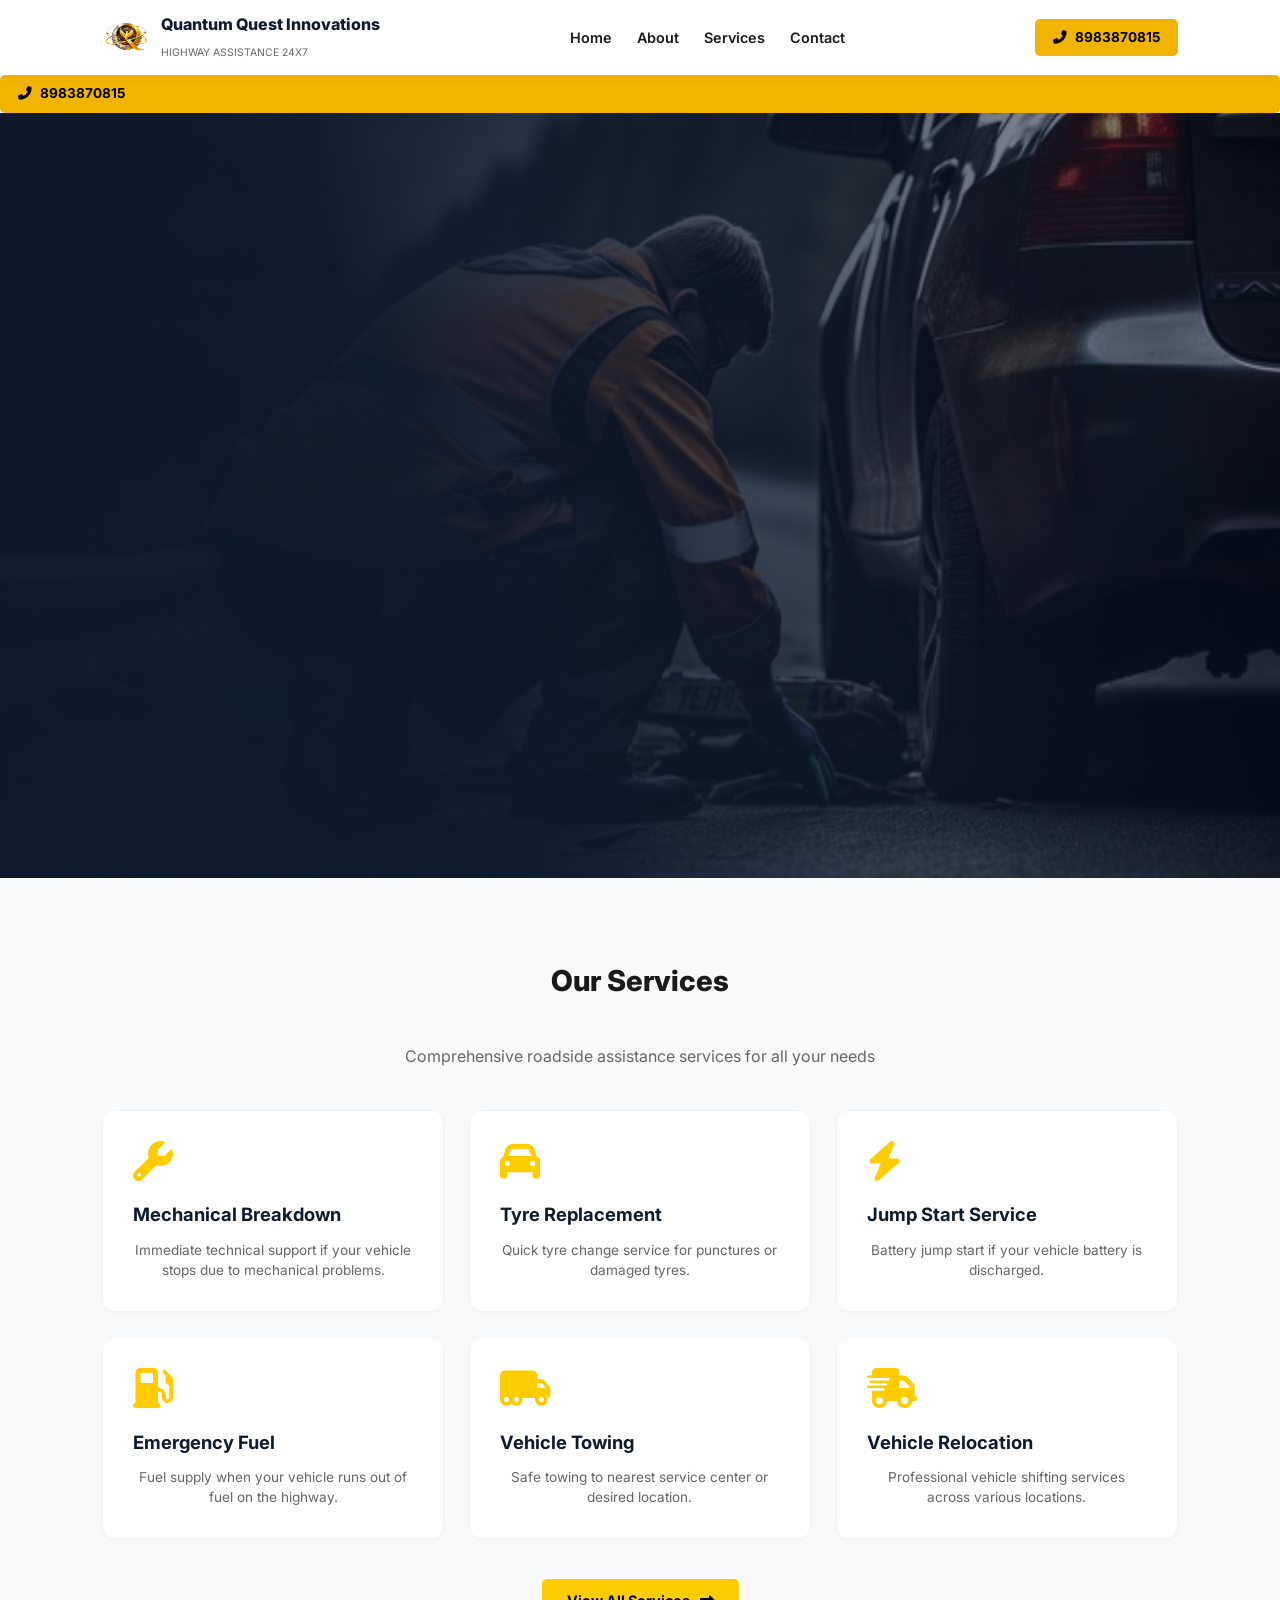
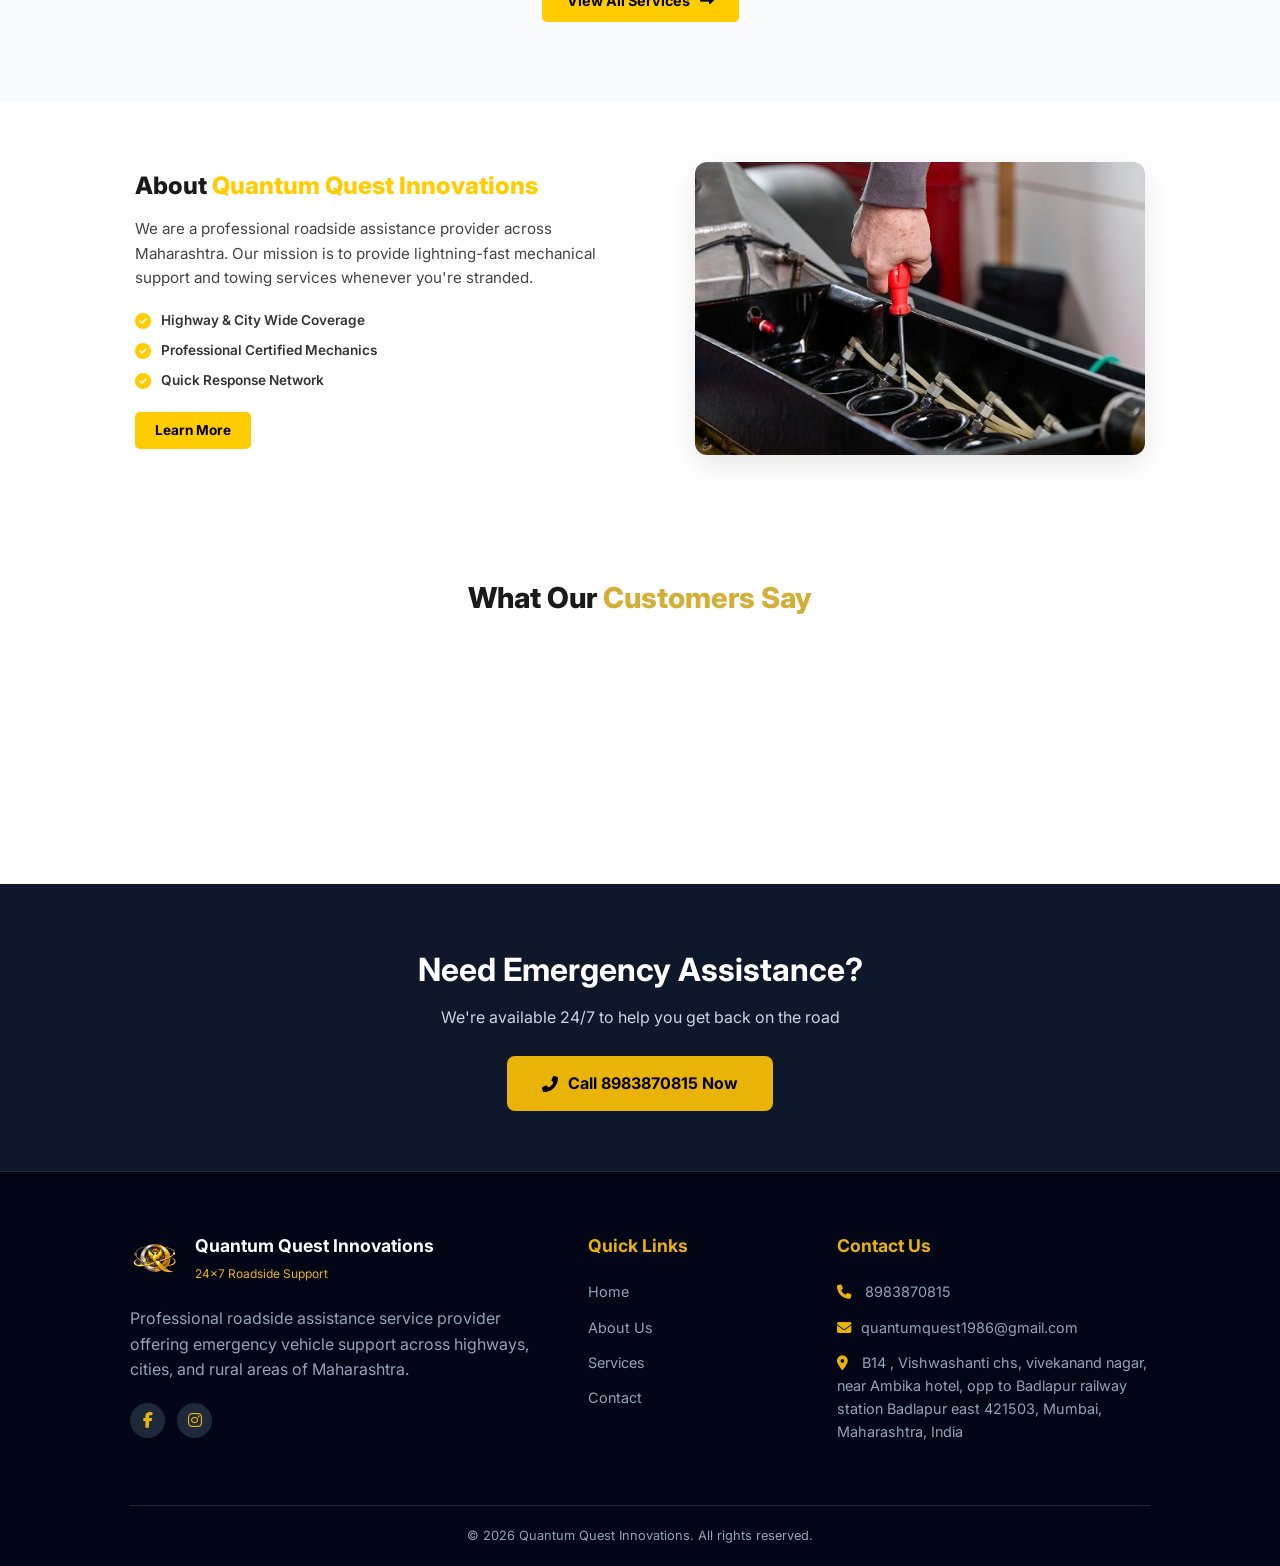
==== commit acfe7f30: "first commit" ====
--- a/index.html
+++ b/index.html
@@ -14,22 +14,31 @@
 <body>
 
     <header class="navbar" id="home">
-        <div class="logo-area">
-            <img src="logo.png" alt="QQI Logo" class="logo-img">
-            <div class="logo-text">
-                <h1>Quantum Quest Innovations</h1>
-                <span>Highway Assistance 24x7</span>
-            </div>
-        </div>
-
-        <nav>
-            <ul class="nav-links">
-                <li><a href="#home" class="active">Home</a></li>
-                <li><a href="about.html">About</a></li>
-                <li><a href="service.html">Services</a></li>
-                <li><a href="contact.html">Contact</a></li>
-            </ul>
-        </nav>
+    <div class="menu-toggle" id="mobile-menu">
+        <i class="fas fa-bars"></i>
+    </div>
+
+    <div class="logo-area">
+        <img src="logo.png" alt="QQI Logo" class="logo-img">
+        <div class="logo-text">
+            <h1>Quantum Quest Innovations</h1>
+            <span>Highway Assistance 24x7</span>
+        </div>
+    </div>
+
+    <nav id="nav-menu">
+        <ul class="nav-links">
+            <li><a href="#home" class="active">Home</a></li>
+            <li><a href="about.html">About</a></li>
+            <li><a href="service.html">Services</a></li>
+            <li><a href="contact.html">Contact</a></li>
+        </ul>
+    </nav>
+
+    <a href="tel:8983870815" class="nav-cta">
+        <i class="fas fa-phone-alt"></i> 8983870815
+    </a>
+</header>
 
         <a href="tel:8983870815" class="nav-cta">
             <i class="fas fa-phone-alt"></i> 8983870815
@@ -228,7 +237,7 @@
                 <h4>Contact Us</h4>
                 <ul class="contact-details">
                     <li><i class="fas fa-phone"></i> 8983870815</li>
-                    <li><i class="fas fa-envelope"></i> info@quantumquestinnovations.com</li>
+                    <li><i class="fas fa-envelope"></i>quantumquest1986@gmail.com</li>
                     <li><i class="fas fa-map-marker-alt"></i> B14 , Vishwashanti chs, vivekanand nagar, near Ambika hotel, opp to Badlapur railway station Badlapur east 421503, Mumbai, Maharashtra, India</li>
                 </ul>
             </div>
--- a/style.css
+++ b/style.css
@@ -958,4 +958,80 @@
 }
 
 /* Agar aapko bright yellow chahiye toh ye use karein: */
-/* .yellow-text { color: #ffcc00; } */+/* .yellow-text { color: #ffcc00; } */
+
+
+
+
+
+
+
+
+
+
+
+
+
+
+
+
+
+
+
+
+
+
+
+
+
+/* Desktop pe icon hide rakho */
+.menu-toggle {
+    display: none;
+    font-size: 1.5rem;
+    color: #d4af37; /* Gold color */
+    cursor: pointer;
+}
+
+@media (max-width: 768px) {
+    .menu-toggle {
+        display: block; /* Mobile pe dikhega */
+    }
+
+    /* Navbar alignment */
+    .navbar {
+        display: flex;
+        justify-content: space-between;
+        align-items: center;
+        padding: 10px 15px;
+    }
+
+    /* Menu ko Sidebar banana */
+    nav {
+        position: fixed;
+        left: -100%; /* Shuru mein screen se bahar */
+        top: 0;
+        width: 250px;
+        height: 100vh;
+        background: #101828; /* Dark Navy */
+        transition: 0.4s ease;
+        z-index: 1000;
+        padding-top: 80px;
+    }
+
+    /* Jab click ho tab menu andar aaye */
+    nav.active {
+        left: 0;
+    }
+
+    .nav-links {
+        flex-direction: column;
+        align-items: flex-start;
+        padding-left: 30px;
+        gap: 25px !important;
+    }
+
+    .nav-links li a {
+        color: #fff !important;
+        font-size: 1.2rem;
+    }
+}
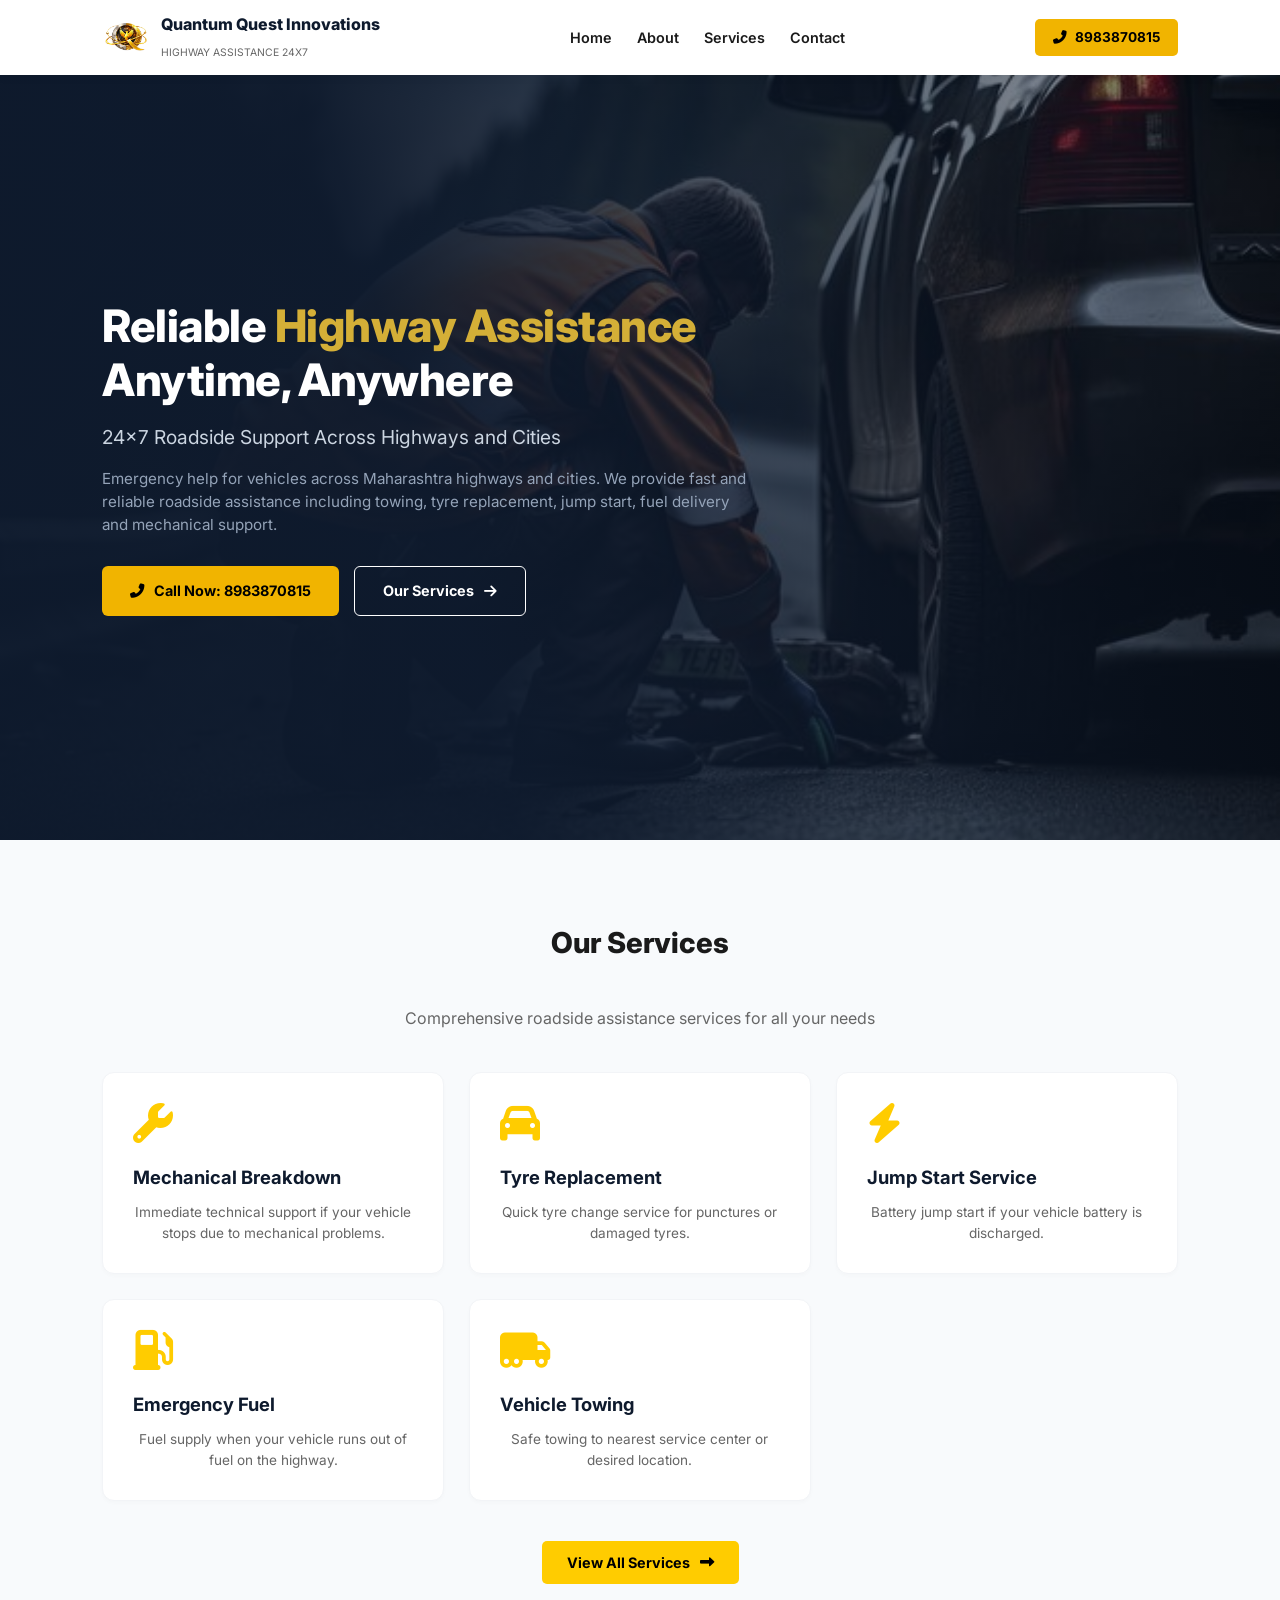
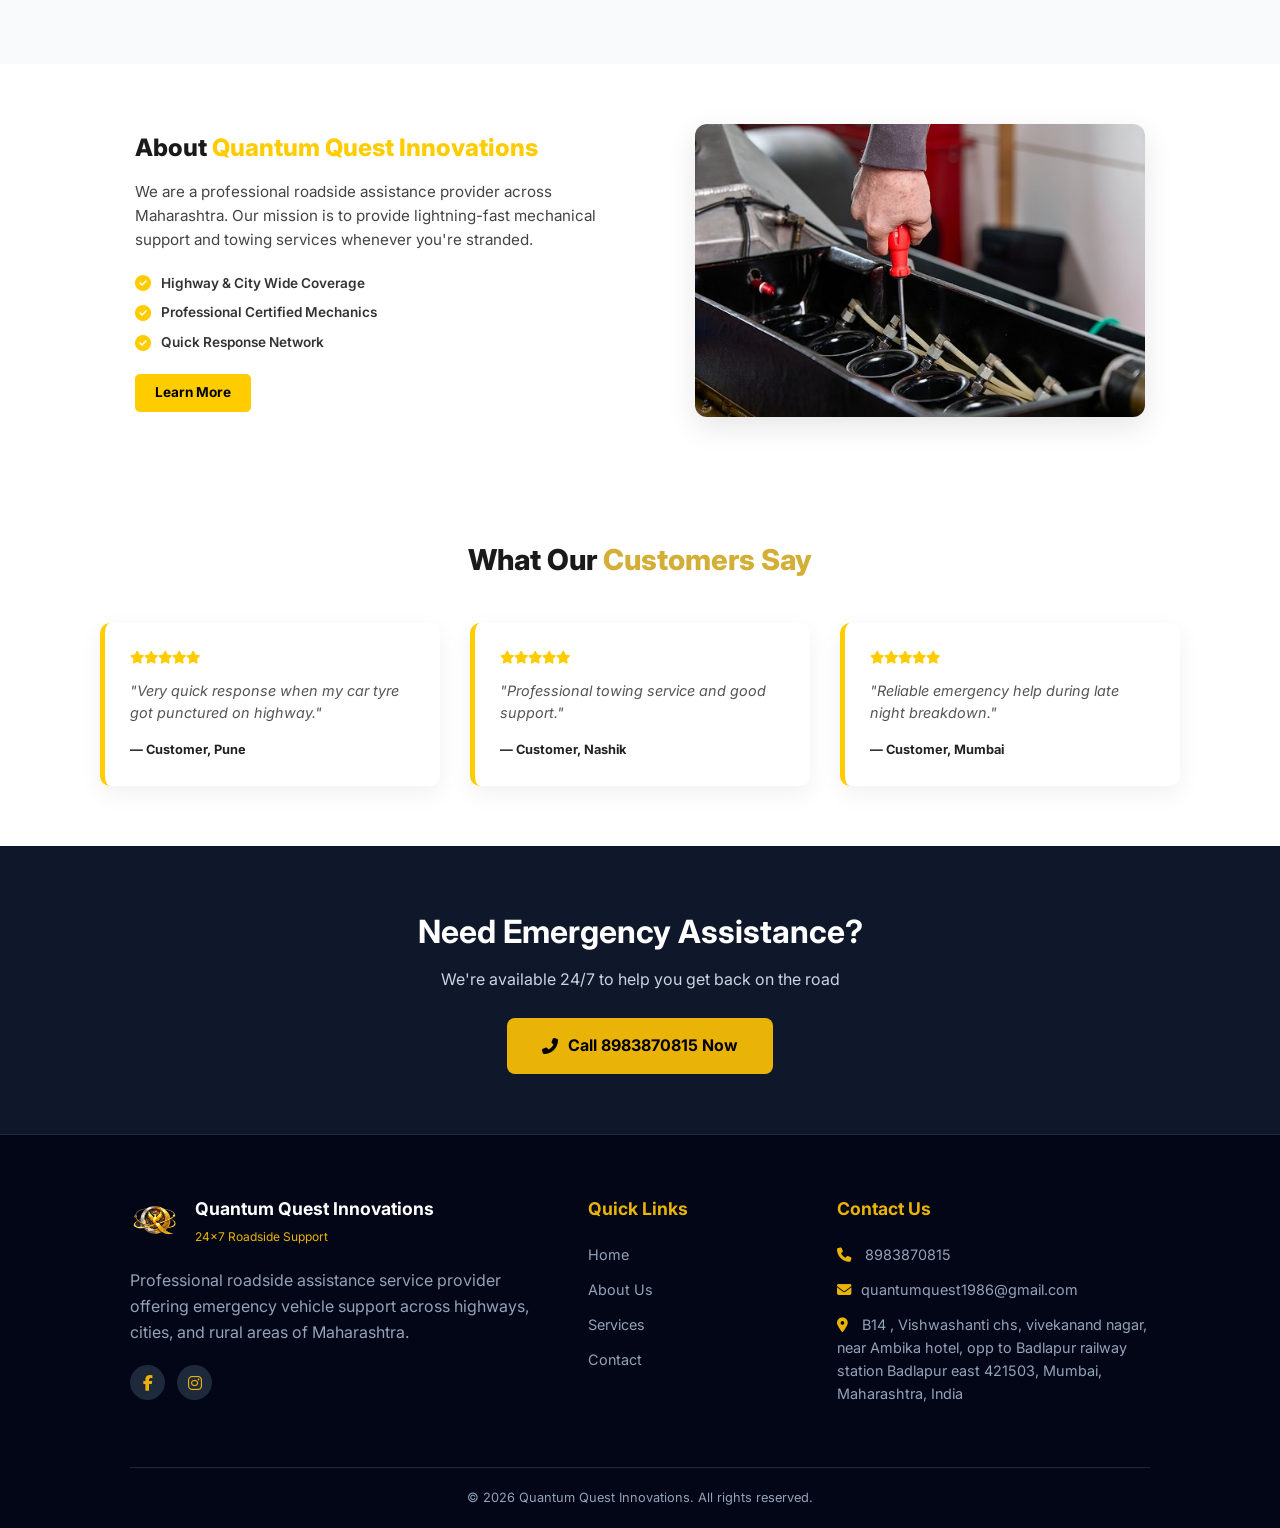
==== commit 605d0bfb: "first commit" ====
--- a/index.html
+++ b/index.html
@@ -14,31 +14,22 @@
 <body>
 
     <header class="navbar" id="home">
-    <div class="menu-toggle" id="mobile-menu">
-        <i class="fas fa-bars"></i>
-    </div>
-
-    <div class="logo-area">
-        <img src="logo.png" alt="QQI Logo" class="logo-img">
-        <div class="logo-text">
-            <h1>Quantum Quest Innovations</h1>
-            <span>Highway Assistance 24x7</span>
-        </div>
-    </div>
-
-    <nav id="nav-menu">
-        <ul class="nav-links">
-            <li><a href="#home" class="active">Home</a></li>
-            <li><a href="about.html">About</a></li>
-            <li><a href="service.html">Services</a></li>
-            <li><a href="contact.html">Contact</a></li>
-        </ul>
-    </nav>
-
-    <a href="tel:8983870815" class="nav-cta">
-        <i class="fas fa-phone-alt"></i> 8983870815
-    </a>
-</header>
+        <div class="logo-area">
+            <img src="logo.png" alt="QQI Logo" class="logo-img">
+            <div class="logo-text">
+                <h1>Quantum Quest Innovations</h1>
+                <span>Highway Assistance 24x7</span>
+            </div>
+        </div>
+
+        <nav>
+            <ul class="nav-links">
+                <li><a href="#home" class="active">Home</a></li>
+                <li><a href="about.html">About</a></li>
+                <li><a href="service.html">Services</a></li>
+                <li><a href="contact.html">Contact</a></li>
+            </ul>
+        </nav>
 
         <a href="tel:8983870815" class="nav-cta">
             <i class="fas fa-phone-alt"></i> 8983870815
--- a/style.css
+++ b/style.css
@@ -974,64 +974,3 @@
 
 
 
-
-
-
-
-
-
-
-
-
-
-/* Desktop pe icon hide rakho */
-.menu-toggle {
-    display: none;
-    font-size: 1.5rem;
-    color: #d4af37; /* Gold color */
-    cursor: pointer;
-}
-
-@media (max-width: 768px) {
-    .menu-toggle {
-        display: block; /* Mobile pe dikhega */
-    }
-
-    /* Navbar alignment */
-    .navbar {
-        display: flex;
-        justify-content: space-between;
-        align-items: center;
-        padding: 10px 15px;
-    }
-
-    /* Menu ko Sidebar banana */
-    nav {
-        position: fixed;
-        left: -100%; /* Shuru mein screen se bahar */
-        top: 0;
-        width: 250px;
-        height: 100vh;
-        background: #101828; /* Dark Navy */
-        transition: 0.4s ease;
-        z-index: 1000;
-        padding-top: 80px;
-    }
-
-    /* Jab click ho tab menu andar aaye */
-    nav.active {
-        left: 0;
-    }
-
-    .nav-links {
-        flex-direction: column;
-        align-items: flex-start;
-        padding-left: 30px;
-        gap: 25px !important;
-    }
-
-    .nav-links li a {
-        color: #fff !important;
-        font-size: 1.2rem;
-    }
-}
